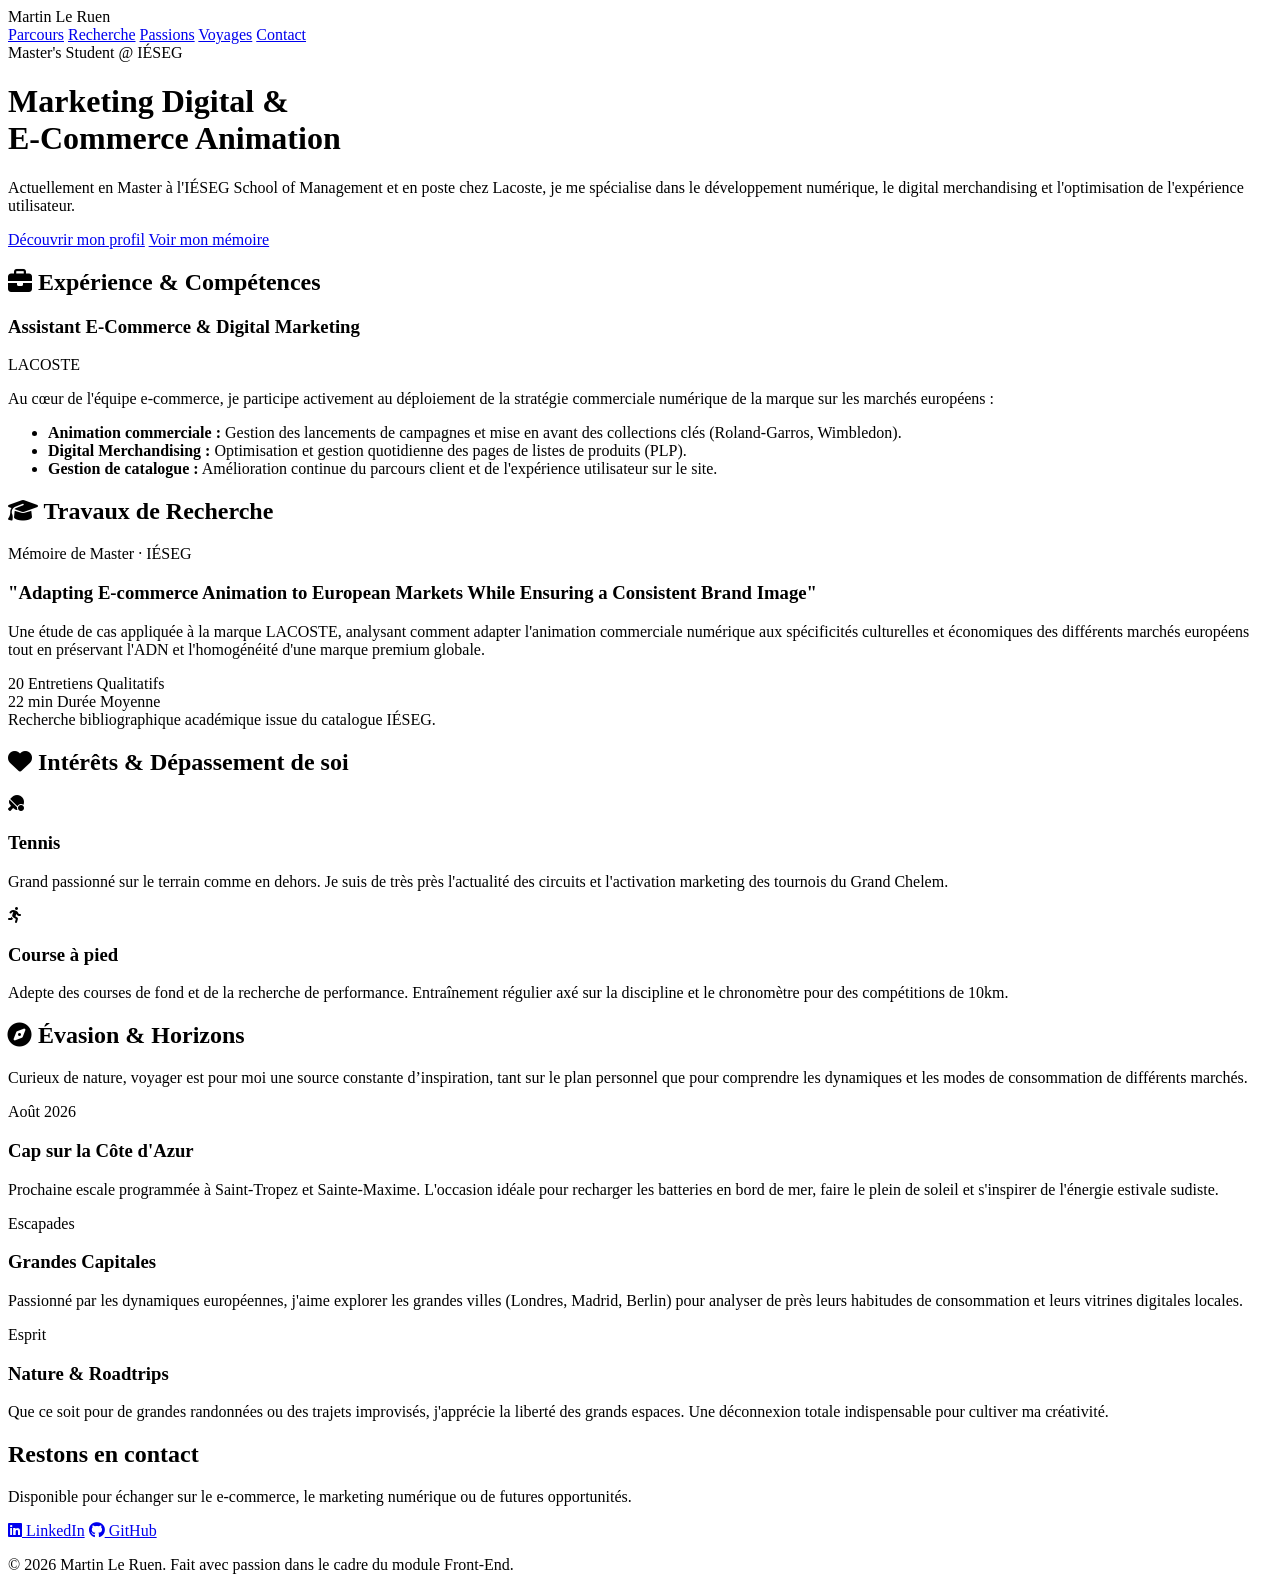
==== index.html @ ff0d0afe "Create index.html" ====
<!DOCTYPE html>
<html lang="fr">
<head>
  <meta charset="UTF-8">
  <title>Martin Le Ruen - Portfolio Professionnel</title>
  <meta name="description" content="Étudiant en Master à l'IÉSEG et Assistant E-Commerce chez Lacoste. Découvrez mon parcours, mes recherches et mes passions.">
  <meta name="viewport" content="width=device-width, initial-scale=1.0">
  <link rel="stylesheet" href="https://cdnjs.cloudflare.com/ajax/libs/font-awesome/6.4.0/css/all.min.css">
  <link rel="stylesheet" href="style.css">
</head>
<body>

  <!-- Navigation -->
  <nav class="navbar">
    <div class="navbar-container">
      <span class="nav-brand">Martin Le Ruen</span>
      <div class="nav-links">
        <a href="#parcours">Parcours</a>
        <a href="#recherche">Recherche</a>
        <a href="#passions">Passions</a>
        <a href="#voyages">Voyages</a>
        <a href="#contact" class="btn-nav">Contact</a>
      </div>
    </div>
  </nav>

  <!-- En-tête / Hero Section -->
  <header class="hero">
    <div class="hero-container">
      <div class="hero-badge">Master's Student @ IÉSEG</div>
      <h1>Marketing Digital & <br><span class="text-blue">E-Commerce Animation</span></h1>
      <p class="hero-subtitle">
        Actuellement en Master à l'IÉSEG School of Management et en poste chez Lacoste, je me spécialise dans le développement numérique, le digital merchandising et l'optimisation de l'expérience utilisateur.
      </p>
      <div class="hero-buttons">
        <a href="#parcours" class="btn-blue">Découvrir mon profil</a>
        <a href="#recherche" class="btn-outline">Voir mon mémoire</a>
      </div>
    </div>
  </header>

  <!-- Contenu Principal -->
  <div class="main-container">

    <!-- Section 1 : Parcours Professionnel -->
    <section id="parcours" class="section-block">
      <h2 class="section-title"><i class="fas fa-briefcase"></i> Expérience & Compétences</h2>
      <div class="card-large">
        <div class="card-header-job">
          <h3>Assistant E-Commerce & Digital Marketing</h3>
          <span class="company-tag">LACOSTE</span>
        </div>
        <p class="job-description">
          Au cœur de l'équipe e-commerce, je participe activement au déploiement de la stratégie commerciale numérique de la marque sur les marchés européens :
        </p>
        <ul class="job-bullets">
          <li><strong>Animation commerciale :</strong> Gestion des lancements de campagnes et mise en avant des collections clés (Roland-Garros, Wimbledon).</li>
          <li><strong>Digital Merchandising :</strong> Optimisation et gestion quotidienne des pages de listes de produits (PLP).</li>
          <li><strong>Gestion de catalogue :</strong> Amélioration continue du parcours client et de l'expérience utilisateur sur le site.</li>
        </ul>
      </div>
    </section>

    <!-- Section 2 : Recherche & Mémoire de Maîtrise -->
    <section id="recherche" class="section-block bg-accent">
      <h2 class="section-title"><i class="fas fa-graduation-cap"></i> Travaux de Recherche</h2>
      <div class="card-large">
        <span class="thesis-badge">Mémoire de Master · IÉSEG</span>
        <h3>"Adapting E-commerce Animation to European Markets While Ensuring a Consistent Brand Image"</h3>
        <p class="thesis-summary">
          Une étude de cas appliquée à la marque LACOSTE, analysant comment adapter l'animation commerciale numérique aux spécificités culturelles et économiques des différents marchés européens tout en préservant l'ADN et l'homogénéité d'une marque premium globale.
        </p>
        <div class="thesis-stats">
          <div class="stat-item">
            <span class="stat-number">20</span>
            <span class="stat-label">Entretiens Qualitatifs</span>
          </div>
          <div class="stat-item">
            <span class="stat-number">22 min</span>
            <span class="stat-label">Durée Moyenne</span>
          </div>
          <div class="stat-item">
            <span class="stat-label-full">Recherche bibliographique académique issue du catalogue IÉSEG.</span>
          </div>
        </div>
      </div>
    </section>

    <!-- Section 3 : Passions & Intérêts -->
    <section id="passions" class="section-block">
      <h2 class="section-title"><i class="fas fa-heart"></i> Intérêts & Dépassement de soi</h2>
      <div class="grid-2">
        <div class="card-small">
          <div class="icon-box"><i class="fas fa-table-tennis"></i></div>
          <h3>Tennis</h3>
          <p>Grand passionné sur le terrain comme en dehors. Je suis de très près l'actualité des circuits et l'activation marketing des tournois du Grand Chelem.</p>
        </div>
        <div class="card-small">
          <div class="icon-box"><i class="fas fa-running"></i></div>
          <h3>Course à pied</h3>
          <p>Adepte des courses de fond et de la recherche de performance. Entraînement régulier axé sur la discipline et le chronomètre pour des compétitions de 10km.</p>
        </div>
      </div>
    </section>

    <!-- Section 4 : Voyages & Découvertes -->
    <section id="voyages" class="section-block bg-light-section">
      <h2 class="section-title"><i class="fas fa-compass"></i> Évasion & Horizons</h2>
      <p class="section-intro">
        Curieux de nature, voyager est pour moi une source constante d’inspiration, tant sur le plan personnel que pour comprendre les dynamiques et les modes de consommation de différents marchés.
      </p>
      <div class="grid-3">
        <div class="card-travel">
          <span class="travel-date">Août 2026</span>
          <h3>Cap sur la Côte d'Azur</h3>
          <p>Prochaine escale programmée à Saint-Tropez et Sainte-Maxime. L'occasion idéale pour recharger les batteries en bord de mer, faire le plein de soleil et s'inspirer de l'énergie estivale sudiste.</p>
        </div>
        <div class="card-travel">
          <span class="travel-date">Escapades</span>
          <h3>Grandes Capitales</h3>
          <p>Passionné par les dynamiques européennes, j'aime explorer les grandes villes (Londres, Madrid, Berlin) pour analyser de près leurs habitudes de consommation et leurs vitrines digitales locales.</p>
        </div>
        <div class="card-travel">
          <span class="travel-date">Esprit</span>
          <h3>Nature & Roadtrips</h3>
          <p>Que ce soit pour de grandes randonnées ou des trajets improvisés, j'apprécie la liberté des grands espaces. Une déconnexion totale indispensable pour cultiver ma créativité.</p>
        </div>
      </div>
    </section>

    <!-- Section 5 : Contact & Réseaux -->
    <section id="contact" class="section-block contact-section">
      <div class="card-large text-center">
        <h2>Restons en contact</h2>
        <p>Disponible pour échanger sur le e-commerce, le marketing numérique ou de futures opportunités.</p>
        <div class="social-grid">
          <a href="https://linkedin.com/" target="_blank" class="social-link"><i class="fab fa-linkedin"></i> LinkedIn</a>
          <a href="https://github.com/martinleruen-dot" target="_blank" class="social-link"><i class="fab fa-github"></i> GitHub</a>
        </div>
      </div>
    </section>

  </div>

  <!-- Footer -->
  <footer class="main-footer">
    <p>&copy; 2026 Martin Le Ruen. Fait avec passion dans le cadre du module Front-End.</p>
  </footer>

</body>
</html>
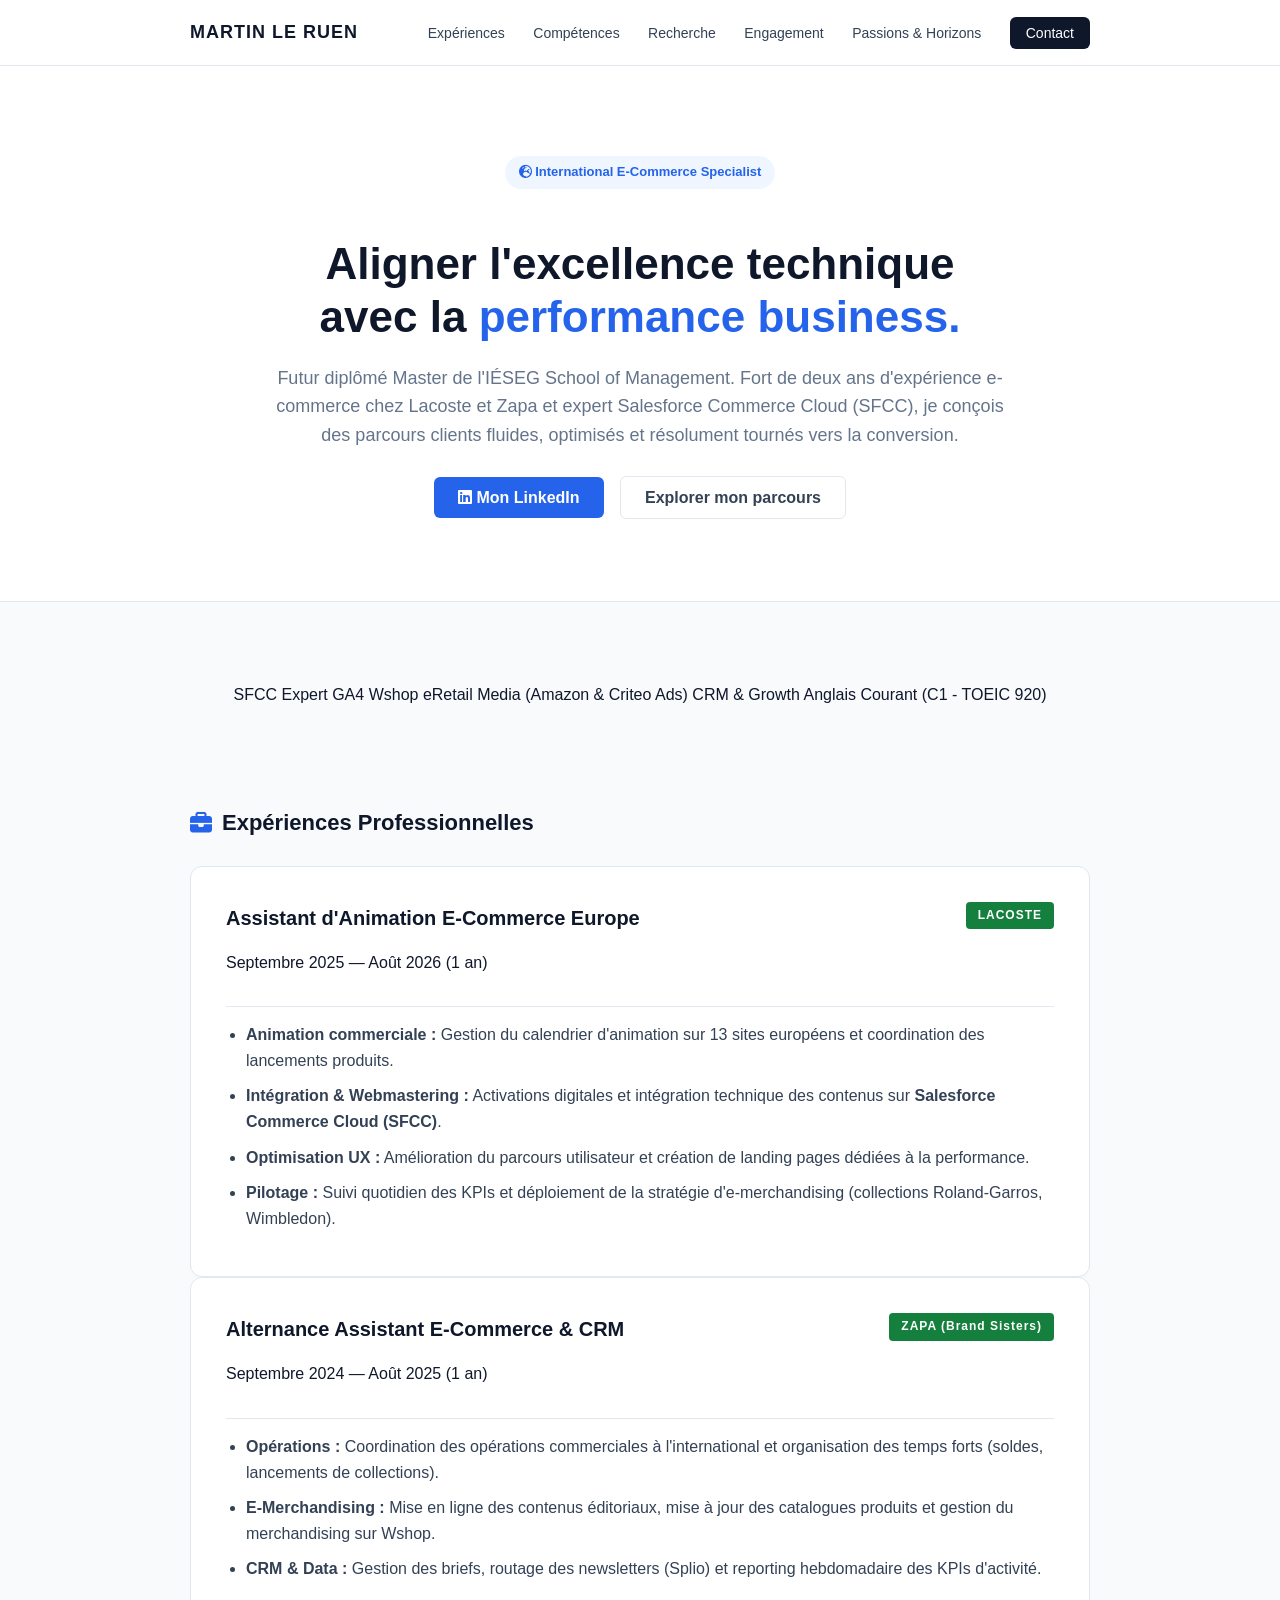
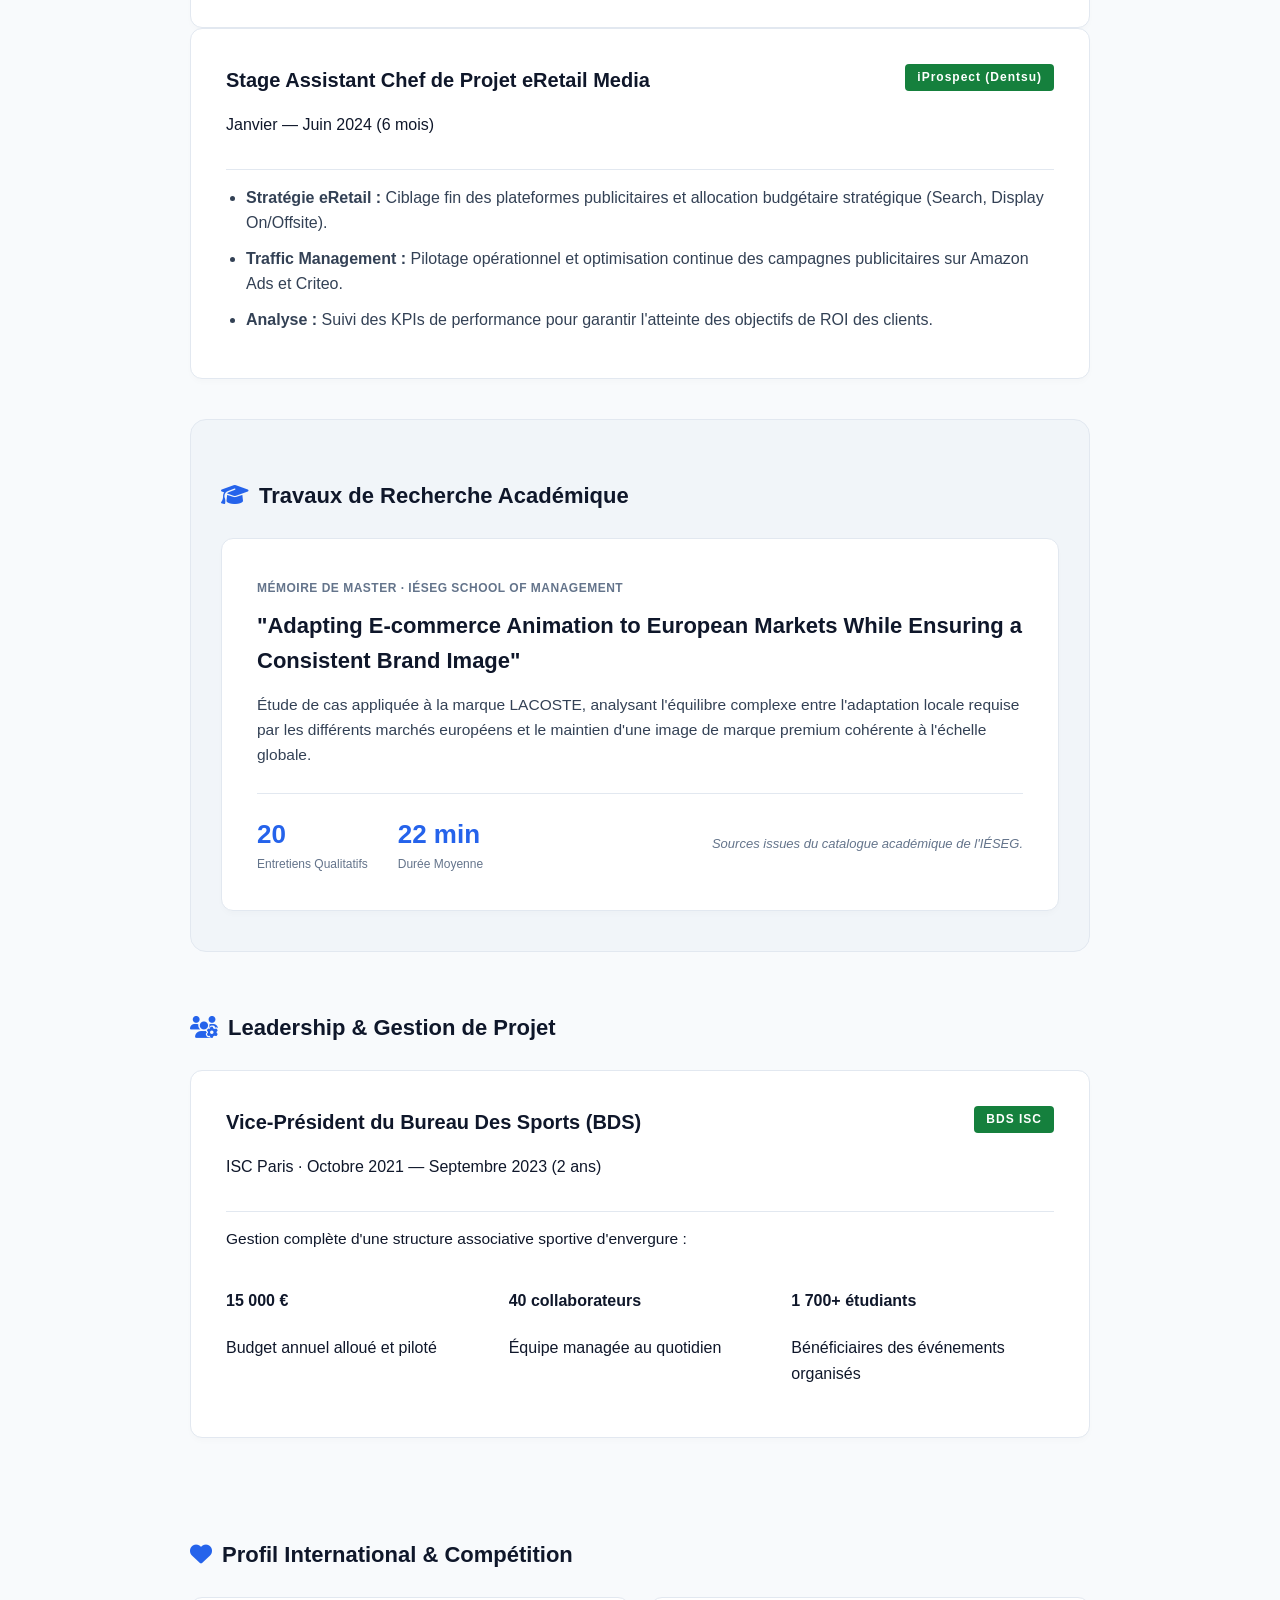
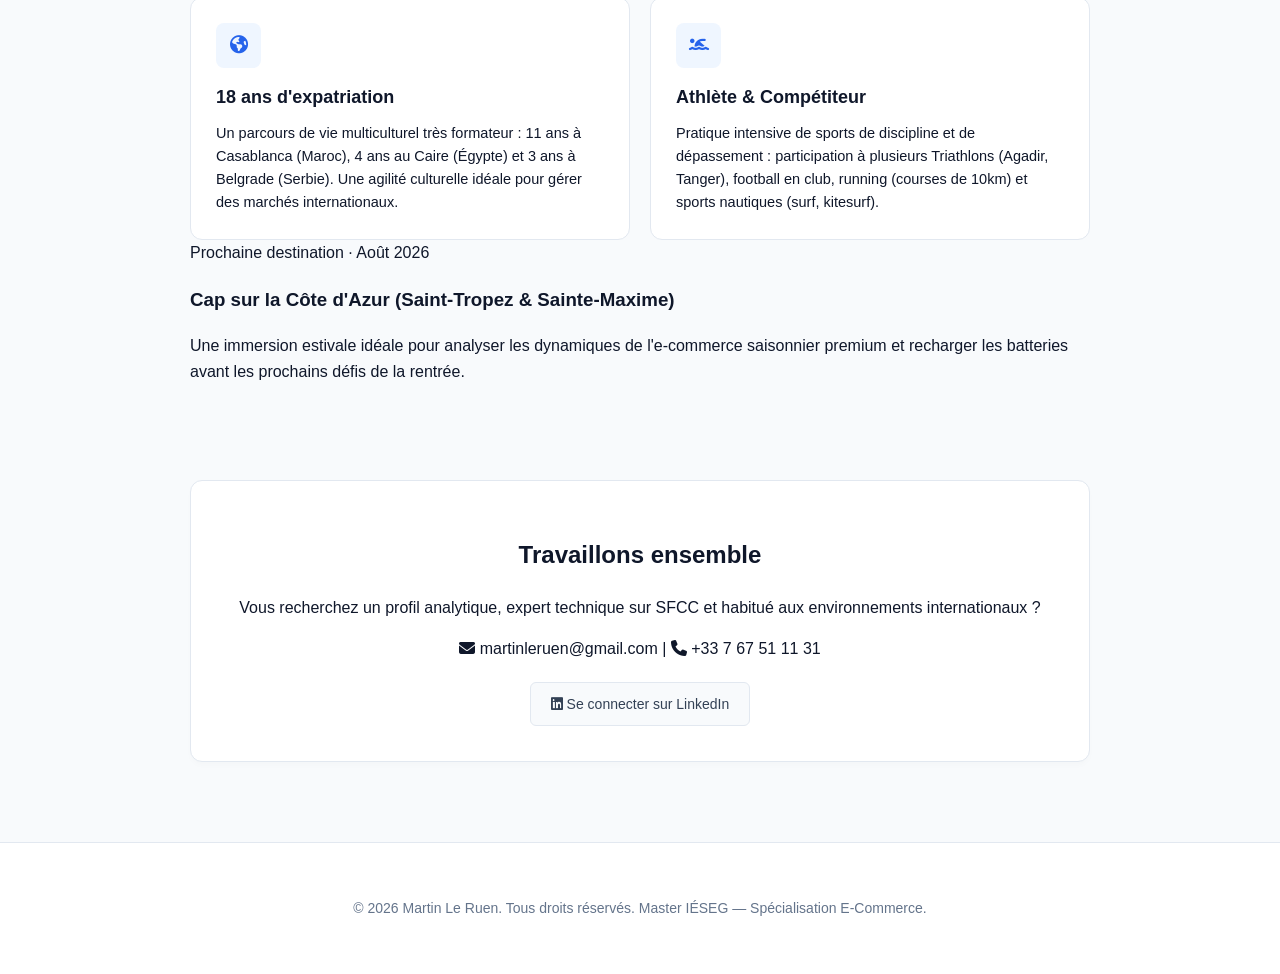
==== commit 0504bf57: "Update index.html" ====
--- a/index.html
+++ b/index.html
@@ -2,8 +2,8 @@
 <html lang="fr">
 <head>
   <meta charset="UTF-8">
-  <title>Martin Le Ruen - Portfolio Professionnel</title>
-  <meta name="description" content="Étudiant en Master à l'IÉSEG et Assistant E-Commerce chez Lacoste. Découvrez mon parcours, mes recherches et mes passions.">
+  <title>Martin Le Ruen - Expert E-Commerce & Marketing Digital</title>
+  <meta name="description" content="Futur diplômé de l'IÉSEG et expert SFCC avec 2 ans d'expérience e-commerce (Lacoste, Zapa).">
   <meta name="viewport" content="width=device-width, initial-scale=1.0">
   <link rel="stylesheet" href="https://cdnjs.cloudflare.com/ajax/libs/font-awesome/6.4.0/css/all.min.css">
   <link rel="stylesheet" href="style.css">
@@ -15,26 +15,27 @@
     <div class="navbar-container">
       <span class="nav-brand">Martin Le Ruen</span>
       <div class="nav-links">
-        <a href="#parcours">Parcours</a>
+        <a href="#parcours">Expériences</a>
+        <a href="#competences">Compétences</a>
         <a href="#recherche">Recherche</a>
-        <a href="#passions">Passions</a>
-        <a href="#voyages">Voyages</a>
+        <a href="#engagement">Engagement</a>
+        <a href="#passions">Passions & Horizons</a>
         <a href="#contact" class="btn-nav">Contact</a>
       </div>
     </div>
   </nav>
 
-  <!-- En-tête / Hero Section -->
+  <!-- Hero Section -->
   <header class="hero">
     <div class="hero-container">
-      <div class="hero-badge">Master's Student @ IÉSEG</div>
-      <h1>Marketing Digital & <br><span class="text-blue">E-Commerce Animation</span></h1>
+      <div class="hero-badge"><i class="fas fa-globe-europe"></i> International E-Commerce Specialist</div>
+      <h1>Aligner l'excellence technique<br>avec la <span class="text-blue">performance business.</span></h1>
       <p class="hero-subtitle">
-        Actuellement en Master à l'IÉSEG School of Management et en poste chez Lacoste, je me spécialise dans le développement numérique, le digital merchandising et l'optimisation de l'expérience utilisateur.
+        Futur diplômé Master de l'IÉSEG School of Management. Fort de deux ans d'expérience e-commerce chez Lacoste et Zapa et expert Salesforce Commerce Cloud (SFCC), je conçois des parcours clients fluides, optimisés et résolument tournés vers la conversion.
       </p>
       <div class="hero-buttons">
-        <a href="#parcours" class="btn-blue">Découvrir mon profil</a>
-        <a href="#recherche" class="btn-outline">Voir mon mémoire</a>
+        <a href="https://www.linkedin.com/in/martin-le-ruen-4b249b179" target="_blank" class="btn-blue"><i class="fab fa-linkedin"></i> Mon LinkedIn</a>
+        <a href="#parcours" class="btn-outline">Explorer mon parcours</a>
       </div>
     </div>
   </header>
@@ -42,33 +43,80 @@
   <!-- Contenu Principal -->
   <div class="main-container">
 
-    <!-- Section 1 : Parcours Professionnel -->
+    <!-- Section Compétences Clés (Pills) -->
+    <section id="competences" class="section-block text-center">
+      <div class="skills-board">
+        <span class="skill-tag active">SFCC Expert</span>
+        <span class="skill-tag">GA4</span>
+        <span class="skill-tag">Wshop</span>
+        <span class="skill-tag">eRetail Media (Amazon & Criteo Ads)</span>
+        <span class="skill-tag">CRM & Growth</span>
+        <span class="skill-tag">Anglais Courant (C1 - TOEIC 920)</span>
+      </div>
+    </section>
+
+    <!-- Section 1 : Parcours Professionnel (Timeline) -->
     <section id="parcours" class="section-block">
-      <h2 class="section-title"><i class="fas fa-briefcase"></i> Expérience & Compétences</h2>
-      <div class="card-large">
-        <div class="card-header-job">
-          <h3>Assistant E-Commerce & Digital Marketing</h3>
-          <span class="company-tag">LACOSTE</span>
-        </div>
-        <p class="job-description">
-          Au cœur de l'équipe e-commerce, je participe activement au déploiement de la stratégie commerciale numérique de la marque sur les marchés européens :
-        </p>
+      <h2 class="section-title"><i class="fas fa-briefcase"></i> Expériences Professionnelles</h2>
+      
+      <!-- Poste 1 : Lacoste -->
+      <div class="card-large timeline-item">
+        <div class="card-header-job">
+          <div>
+            <h3>Assistant d'Animation E-Commerce Europe</h3>
+            <p class="job-meta">Septembre 2025 — Août 2026 (1 an)</p>
+          </div>
+          <span class="company-tag lacoste">LACOSTE</span>
+        </div>
         <ul class="job-bullets">
-          <li><strong>Animation commerciale :</strong> Gestion des lancements de campagnes et mise en avant des collections clés (Roland-Garros, Wimbledon).</li>
-          <li><strong>Digital Merchandising :</strong> Optimisation et gestion quotidienne des pages de listes de produits (PLP).</li>
-          <li><strong>Gestion de catalogue :</strong> Amélioration continue du parcours client et de l'expérience utilisateur sur le site.</li>
+          <li><strong>Animation commerciale :</strong> Gestion du calendrier d'animation sur 13 sites européens et coordination des lancements produits.</li>
+          <li><strong>Intégration & Webmastering :</strong> Activations digitales et intégration technique des contenus sur <strong>Salesforce Commerce Cloud (SFCC)</strong>.</li>
+          <li><strong>Optimisation UX :</strong> Amélioration du parcours utilisateur et création de landing pages dédiées à la performance.</li>
+          <li><strong>Pilotage :</strong> Suivi quotidien des KPIs et déploiement de la stratégie d'e-merchandising (collections Roland-Garros, Wimbledon).</li>
+        </ul>
+      </div>
+
+      <!-- Poste 2 : Zapa -->
+      <div class="card-large timeline-item">
+        <div class="card-header-job">
+          <div>
+            <h3>Alternance Assistant E-Commerce & CRM</h3>
+            <p class="job-meta">Septembre 2024 — Août 2025 (1 an)</p>
+          </div>
+          <span class="company-tag zapa">ZAPA (Brand Sisters)</span>
+        </div>
+        <ul class="job-bullets">
+          <li><strong>Opérations :</strong> Coordination des opérations commerciales à l'international et organisation des temps forts (soldes, lancements de collections).</li>
+          <li><strong>E-Merchandising :</strong> Mise en ligne des contenus éditoriaux, mise à jour des catalogues produits et gestion du merchandising sur Wshop.</li>
+          <li><strong>CRM & Data :</strong> Gestion des briefs, routage des newsletters (Splio) et reporting hebdomadaire des KPIs d'activité.</li>
+        </ul>
+      </div>
+
+      <!-- Poste 3 : iProspect -->
+      <div class="card-large timeline-item">
+        <div class="card-header-job">
+          <div>
+            <h3>Stage Assistant Chef de Projet eRetail Media</h3>
+            <p class="job-meta">Janvier — Juin 2024 (6 mois)</p>
+          </div>
+          <span class="company-tag dentsu">iProspect (Dentsu)</span>
+        </div>
+        <ul class="job-bullets">
+          <li><strong>Stratégie eRetail :</strong> Ciblage fin des plateformes publicitaires et allocation budgétaire stratégique (Search, Display On/Offsite).</li>
+          <li><strong>Traffic Management :</strong> Pilotage opérationnel et optimisation continue des campagnes publicitaires sur Amazon Ads et Criteo.</li>
+          <li><strong>Analyse :</strong> Suivi des KPIs de performance pour garantir l'atteinte des objectifs de ROI des clients.</li>
         </ul>
       </div>
     </section>
 
     <!-- Section 2 : Recherche & Mémoire de Maîtrise -->
     <section id="recherche" class="section-block bg-accent">
-      <h2 class="section-title"><i class="fas fa-graduation-cap"></i> Travaux de Recherche</h2>
+      <h2 class="section-title"><i class="fas fa-graduation-cap"></i> Travaux de Recherche Académique</h2>
       <div class="card-large">
-        <span class="thesis-badge">Mémoire de Master · IÉSEG</span>
+        <span class="thesis-badge">Mémoire de Master · IÉSEG School of Management</span>
         <h3>"Adapting E-commerce Animation to European Markets While Ensuring a Consistent Brand Image"</h3>
         <p class="thesis-summary">
-          Une étude de cas appliquée à la marque LACOSTE, analysant comment adapter l'animation commerciale numérique aux spécificités culturelles et économiques des différents marchés européens tout en préservant l'ADN et l'homogénéité d'une marque premium globale.
+          Étude de cas appliquée à la marque LACOSTE, analysant l'équilibre complexe entre l'adaptation locale requise par les différents marchés européens et le maintien d'une image de marque premium cohérente à l'échelle globale.
         </p>
         <div class="thesis-stats">
           <div class="stat-item">
@@ -80,62 +128,75 @@
             <span class="stat-label">Durée Moyenne</span>
           </div>
           <div class="stat-item">
-            <span class="stat-label-full">Recherche bibliographique académique issue du catalogue IÉSEG.</span>
-          </div>
-        </div>
-      </div>
-    </section>
-
-    <!-- Section 3 : Passions & Intérêts -->
-    <section id="passions" class="section-block">
-      <h2 class="section-title"><i class="fas fa-heart"></i> Intérêts & Dépassement de soi</h2>
+            <span class="stat-label-full">Sources issues du catalogue académique de l'IÉSEG.</span>
+          </div>
+        </div>
+      </div>
+    </section>
+
+    <!-- Section 3 : Leadership & Engagement Associatif -->
+    <section id="engagement" class="section-block">
+      <h2 class="section-title"><i class="fas fa-users-cog"></i> Leadership & Gestion de Projet</h2>
+      <div class="card-large highlight-bds">
+        <div class="card-header-job">
+          <div>
+            <h3>Vice-Président du Bureau Des Sports (BDS)</h3>
+            <p class="job-meta">ISC Paris · Octobre 2021 — Septembre 2023 (2 ans)</p>
+          </div>
+          <span class="company-tag bds">BDS ISC</span>
+        </div>
+        <p class="job-description">
+          Gestion complète d'une structure associative sportive d'envergure :
+        </p>
+        <div class="grid-3 stats-bds">
+          <div class="bds-stat-card">
+            <h4>15 000 €</h4>
+            <p>Budget annuel alloué et piloté</p>
+          </div>
+          <div class="bds-stat-card">
+            <h4>40 collaborateurs</h4>
+            <p>Équipe managée au quotidien</p>
+          </div>
+          <div class="bds-stat-card">
+            <h4>1 700+ étudiants</h4>
+            <p>Bénéficiaires des événements organisés</p>
+          </div>
+        </div>
+      </div>
+    </section>
+
+    <!-- Section 4 : Passions & Parcours International -->
+    <section id="passions" class="section-block bg-white-rounded">
+      <h2 class="section-title"><i class="fas fa-heart"></i> Profil International & Compétition</h2>
       <div class="grid-2">
         <div class="card-small">
-          <div class="icon-box"><i class="fas fa-table-tennis"></i></div>
-          <h3>Tennis</h3>
-          <p>Grand passionné sur le terrain comme en dehors. Je suis de très près l'actualité des circuits et l'activation marketing des tournois du Grand Chelem.</p>
+          <div class="icon-box"><i class="fas fa-globe-americas"></i></div>
+          <h3>18 ans d'expatriation</h3>
+          <p>Un parcours de vie multiculturel très formateur : 11 ans à Casablanca (Maroc), 4 ans au Caire (Égypte) et 3 ans à Belgrade (Serbie). Une agilité culturelle idéale pour gérer des marchés internationaux.</p>
         </div>
         <div class="card-small">
-          <div class="icon-box"><i class="fas fa-running"></i></div>
-          <h3>Course à pied</h3>
-          <p>Adepte des courses de fond et de la recherche de performance. Entraînement régulier axé sur la discipline et le chronomètre pour des compétitions de 10km.</p>
-        </div>
-      </div>
-    </section>
-
-    <!-- Section 4 : Voyages & Découvertes -->
-    <section id="voyages" class="section-block bg-light-section">
-      <h2 class="section-title"><i class="fas fa-compass"></i> Évasion & Horizons</h2>
-      <p class="section-intro">
-        Curieux de nature, voyager est pour moi une source constante d’inspiration, tant sur le plan personnel que pour comprendre les dynamiques et les modes de consommation de différents marchés.
-      </p>
-      <div class="grid-3">
-        <div class="card-travel">
-          <span class="travel-date">Août 2026</span>
-          <h3>Cap sur la Côte d'Azur</h3>
-          <p>Prochaine escale programmée à Saint-Tropez et Sainte-Maxime. L'occasion idéale pour recharger les batteries en bord de mer, faire le plein de soleil et s'inspirer de l'énergie estivale sudiste.</p>
-        </div>
-        <div class="card-travel">
-          <span class="travel-date">Escapades</span>
-          <h3>Grandes Capitales</h3>
-          <p>Passionné par les dynamiques européennes, j'aime explorer les grandes villes (Londres, Madrid, Berlin) pour analyser de près leurs habitudes de consommation et leurs vitrines digitales locales.</p>
-        </div>
-        <div class="card-travel">
-          <span class="travel-date">Esprit</span>
-          <h3>Nature & Roadtrips</h3>
-          <p>Que ce soit pour de grandes randonnées ou des trajets improvisés, j'apprécie la liberté des grands espaces. Une déconnexion totale indispensable pour cultiver ma créativité.</p>
-        </div>
-      </div>
-    </section>
-
-    <!-- Section 5 : Contact & Réseaux -->
-    <section id="contact" class="section-block contact-section">
-      <div class="card-large text-center">
-        <h2>Restons en contact</h2>
-        <p>Disponible pour échanger sur le e-commerce, le marketing numérique ou de futures opportunités.</p>
+          <div class="icon-box"><i class="fas fa-swimmer"></i></div>
+          <h3>Athlète & Compétiteur</h3>
+          <p>Pratique intensive de sports de discipline et de dépassement : participation à plusieurs Triathlons (Agadir, Tanger), football en club, running (courses de 10km) et sports nautiques (surf, kitesurf).</p>
+        </div>
+      </div>
+
+      <!-- Bloc Voyages -->
+      <div class="card-travel-banner">
+        <div class="travel-badge">Prochaine destination · Août 2026</div>
+        <h3>Cap sur la Côte d'Azur (Saint-Tropez & Sainte-Maxime)</h3>
+        <p>Une immersion estivale idéale pour analyser les dynamiques de l'e-commerce saisonnier premium et recharger les batteries avant les prochains défis de la rentrée.</p>
+      </div>
+    </section>
+
+    <!-- Section 5 : Contact -->
+    <section id="contact" class="section-block text-center">
+      <div class="card-large contact-card">
+        <h2>Travaillons ensemble</h2>
+        <p>Vous recherchez un profil analytique, expert technique sur SFCC et habitué aux environnements internationaux ?</p>
+        <p class="contact-info"><i class="fas fa-envelope"></i> martinleruen@gmail.com | <i class="fas fa-phone"></i> +33 7 67 51 11 31</p>
         <div class="social-grid">
-          <a href="https://linkedin.com/" target="_blank" class="social-link"><i class="fab fa-linkedin"></i> LinkedIn</a>
-          <a href="https://github.com/martinleruen-dot" target="_blank" class="social-link"><i class="fab fa-github"></i> GitHub</a>
+          <a href="https://www.linkedin.com/in/martin-le-ruen-4b249b179" target="_blank" class="social-link"><i class="fab fa-linkedin"></i> Se connecter sur LinkedIn</a>
         </div>
       </div>
     </section>
@@ -144,7 +205,7 @@
 
   <!-- Footer -->
   <footer class="main-footer">
-    <p>&copy; 2026 Martin Le Ruen. Fait avec passion dans le cadre du module Front-End.</p>
+    <p>&copy; 2026 Martin Le Ruen. Tous droits réservés. Master IÉSEG — Spécialisation E-Commerce.</p>
   </footer>
 
 </body>
--- a/style.css
+++ b/style.css
@@ -0,0 +1,430 @@
+/* Variables Globales */
+:root {
+  --navy: #0F172A;
+  --tech-blue: #2563EB;
+  --tech-hover: #1D4ED8;
+  --text-dark: #334155;
+  --text-light: #64748B;
+  --bg-slate: #F8FAFC;
+  --border-color: #E2E8F0;
+  --font-stack: 'Helvetica Neue', Helvetica, Arial, sans-serif;
+}
+
+/* Styles de Base */
+body {
+  background-color: var(--bg-slate);
+  color: var(--navy);
+  font-family: var(--font-stack);
+  font-size: 16px;
+  line-height: 1.6;
+  margin: 0;
+  padding: 0;
+}
+
+a {
+  text-decoration: none;
+}
+
+/* Navigation */
+.navbar {
+  background-color: #FFFFFF;
+  border-bottom: 1px solid var(--border-color);
+  padding: 18px 0;
+  position: sticky;
+  top: 0;
+  z-index: 100;
+}
+
+.navbar-container {
+  max-width: 900px;
+  margin: 0 auto;
+  padding: 0 20px;
+  display: flex;
+  justify-content: space-between;
+  align-items: center;
+}
+
+.nav-brand {
+  font-weight: 700;
+  font-size: 18px;
+  color: var(--navy);
+  text-transform: uppercase;
+  letter-spacing: 1px;
+}
+
+.nav-links a {
+  color: var(--text-dark);
+  margin-left: 24px;
+  font-weight: 500;
+  font-size: 14px;
+  transition: color 0.2s ease;
+}
+
+.nav-links a:hover {
+  color: var(--tech-blue);
+}
+
+.nav-links .btn-nav {
+  background-color: var(--navy);
+  color: #FFFFFF;
+  padding: 8px 16px;
+  border-radius: 6px;
+}
+
+.nav-links .btn-nav:hover {
+  background-color: var(--tech-blue);
+}
+
+/* Hero Section */
+.hero {
+  background-color: #FFFFFF;
+  padding: 90px 20px;
+  text-align: center;
+  border-bottom: 1px solid var(--border-color);
+}
+
+.hero-container {
+  max-width: 750px;
+  margin: 0 auto;
+}
+
+.hero-badge {
+  display: inline-block;
+  background-color: #EFF6FF;
+  color: var(--tech-blue);
+  padding: 6px 14px;
+  border-radius: 50px;
+  font-size: 13px;
+  font-weight: 600;
+  margin-bottom: 20px;
+}
+
+.hero h1 {
+  font-size: 44px;
+  color: var(--navy);
+  line-height: 1.2;
+  margin-bottom: 20px;
+}
+
+.text-blue {
+  color: var(--tech-blue);
+}
+
+.hero-subtitle {
+  font-size: 18px;
+  color: var(--text-light);
+  margin-bottom: 35px;
+}
+
+/* Boutons */
+.btn-blue {
+  background-color: var(--tech-blue);
+  color: #FFFFFF;
+  padding: 12px 24px;
+  border-radius: 6px;
+  font-weight: 600;
+  transition: background-color 0.2s ease;
+}
+
+.btn-blue:hover {
+  background-color: var(--tech-hover);
+}
+
+.btn-outline {
+  border: 1px solid var(--border-color);
+  color: var(--text-dark);
+  padding: 12px 24px;
+  border-radius: 6px;
+  font-weight: 600;
+  margin-left: 12px;
+  transition: background-color 0.2s ease;
+}
+
+.btn-outline:hover {
+  background-color: var(--bg-slate);
+}
+
+/* Layout Containers */
+.main-container {
+  max-width: 900px;
+  margin: 0 auto;
+  padding: 40px 20px;
+}
+
+.section-block {
+  padding: 40px 0;
+}
+
+.section-title {
+  font-size: 22px;
+  color: var(--navy);
+  margin-bottom: 25px;
+  display: flex;
+  align-items: center;
+  gap: 10px;
+}
+
+.section-title i {
+  color: var(--tech-blue);
+}
+
+.section-intro {
+  font-size: 16px;
+  color: var(--text-dark);
+  margin-bottom: 25px;
+}
+
+/* Grilles et colonnes */
+.grid-2 {
+  display: grid;
+  grid-template-columns: 1fr 1fr;
+  gap: 20px;
+}
+
+.grid-3 {
+  display: grid;
+  grid-template-columns: repeat(3, 1fr);
+  gap: 20px;
+}
+
+@media (max-width: 768px) {
+  .grid-3 {
+    grid-template-columns: 1fr;
+  }
+}
+
+@media (max-width: 640px) {
+  .grid-2 {
+    grid-template-columns: 1fr;
+  }
+  .thesis-stats {
+    grid-template-columns: 1fr;
+    gap: 15px;
+  }
+  .stat-label-full {
+    text-align: left;
+  }
+}
+
+/* Cartes Premium */
+.card-large {
+  background-color: #FFFFFF;
+  border: 1px solid var(--border-color);
+  border-radius: 12px;
+  padding: 35px;
+  box-shadow: 0 4px 6px -1px rgba(0, 0, 0, 0.02);
+}
+
+.card-header-job {
+  display: flex;
+  justify-content: space-between;
+  align-items: flex-start;
+  margin-bottom: 15px;
+  border-bottom: 1px solid var(--border-color);
+  padding-bottom: 15px;
+}
+
+.card-header-job h3 {
+  margin: 0;
+  font-size: 20px;
+}
+
+.company-tag {
+  background-color: #15803D;
+  color: #FFFFFF;
+  padding: 4px 12px;
+  border-radius: 4px;
+  font-size: 12px;
+  font-weight: 700;
+  letter-spacing: 1px;
+}
+
+.job-description {
+  font-size: 15.5px;
+  margin-bottom: 15px;
+}
+
+.job-bullets {
+  padding-left: 20px;
+  margin: 0;
+}
+
+.job-bullets li {
+  margin-bottom: 10px;
+  color: var(--text-dark);
+}
+
+/* Section Mémoire Spécifique */
+.bg-accent {
+  background-color: #F1F5F9;
+  padding: 40px 30px;
+  border-radius: 16px;
+  border: 1px solid var(--border-color);
+}
+
+.thesis-badge {
+  font-size: 12px;
+  text-transform: uppercase;
+  color: var(--text-light);
+  font-weight: 600;
+  letter-spacing: 0.5px;
+}
+
+.bg-accent h3 {
+  font-size: 22px;
+  margin: 8px 0 15px 0;
+  color: var(--navy);
+}
+
+.thesis-summary {
+  color: var(--text-dark);
+  font-size: 15.5px;
+  margin-bottom: 25px;
+}
+
+.thesis-stats {
+  display: grid;
+  grid-template-columns: auto auto 1fr;
+  gap: 30px;
+  align-items: center;
+  border-top: 1px solid var(--border-color);
+  padding-top: 20px;
+}
+
+.stat-item {
+  display: flex;
+  flex-direction: column;
+}
+
+.stat-number {
+  font-size: 26px;
+  font-weight: 800;
+  color: var(--tech-blue);
+}
+
+.stat-label {
+  font-size: 12px;
+  color: var(--text-light);
+  font-weight: 500;
+}
+
+.stat-num-label, .stat-label-full {
+  font-size: 13px;
+  color: var(--text-light);
+  font-style: italic;
+  text-align: right;
+}
+
+/* Cartes Passions & Intérêts */
+.card-small {
+  background-color: #FFFFFF;
+  border: 1px solid var(--border-color);
+  border-radius: 12px;
+  padding: 25px;
+  text-align: left;
+}
+
+.icon-box {
+  width: 45px;
+  height: 45px;
+  background-color: #EFF6FF;
+  color: var(--tech-blue);
+  border-radius: 8px;
+  display: flex;
+  align-items: center;
+  justify-content: center;
+  font-size: 18px;
+  margin-bottom: 15px;
+}
+
+.card-small h3 {
+  margin: 0 0 10px 0;
+  font-size: 18px;
+}
+
+.card-small p {
+  margin: 0;
+  font-size: 14.5px;
+}
+
+/* Cartes Spécifiques Voyages */
+.bg-light-section {
+  background-color: #FFFFFF;
+  border: 1px solid var(--border-color);
+  border-radius: 16px;
+  padding: 35px;
+}
+
+.card-travel {
+  background-color: var(--bg-slate);
+  border: 1px solid var(--border-color);
+  border-radius: 8px;
+  padding: 20px;
+  transition: all 0.3s ease;
+}
+
+.card-travel:hover {
+  transform: translateY(-2px);
+  box-shadow: 0 10px 15px -3px rgba(0, 0, 0, 0.04);
+  border-color: #CBD5E1;
+}
+
+.travel-date {
+  font-size: 11px;
+  text-transform: uppercase;
+  background-color: #FFFFFF;
+  border: 1px solid var(--border-color);
+  padding: 3px 8px;
+  border-radius: 4px;
+  font-weight: 600;
+  color: var(--tech-blue);
+}
+
+.card-travel h3 {
+  font-size: 16px;
+  margin: 12px 0 8px 0;
+  color: var(--navy);
+}
+
+.card-travel p {
+  margin: 0;
+  font-size: 13.5px;
+  color: var(--text-dark);
+}
+
+/* Contact & Footer */
+.text-center {
+  text-align: center;
+}
+
+.social-grid {
+  display: flex;
+  justify-content: center;
+  gap: 15px;
+  margin-top: 20px;
+}
+
+.social-link {
+  background-color: var(--bg-slate);
+  color: var(--text-dark);
+  padding: 10px 20px;
+  border-radius: 6px;
+  font-weight: 500;
+  font-size: 14px;
+  border: 1px solid var(--border-color);
+  transition: all 0.2s ease;
+}
+
+.social-link:hover {
+  background-color: var(--navy);
+  color: #FFFFFF;
+}
+
+.main-footer {
+  text-align: center;
+  padding: 40px 20px;
+  border-top: 1px solid var(--border-color);
+  background-color: #FFFFFF;
+  font-size: 14px;
+  color: var(--text-light);
+}
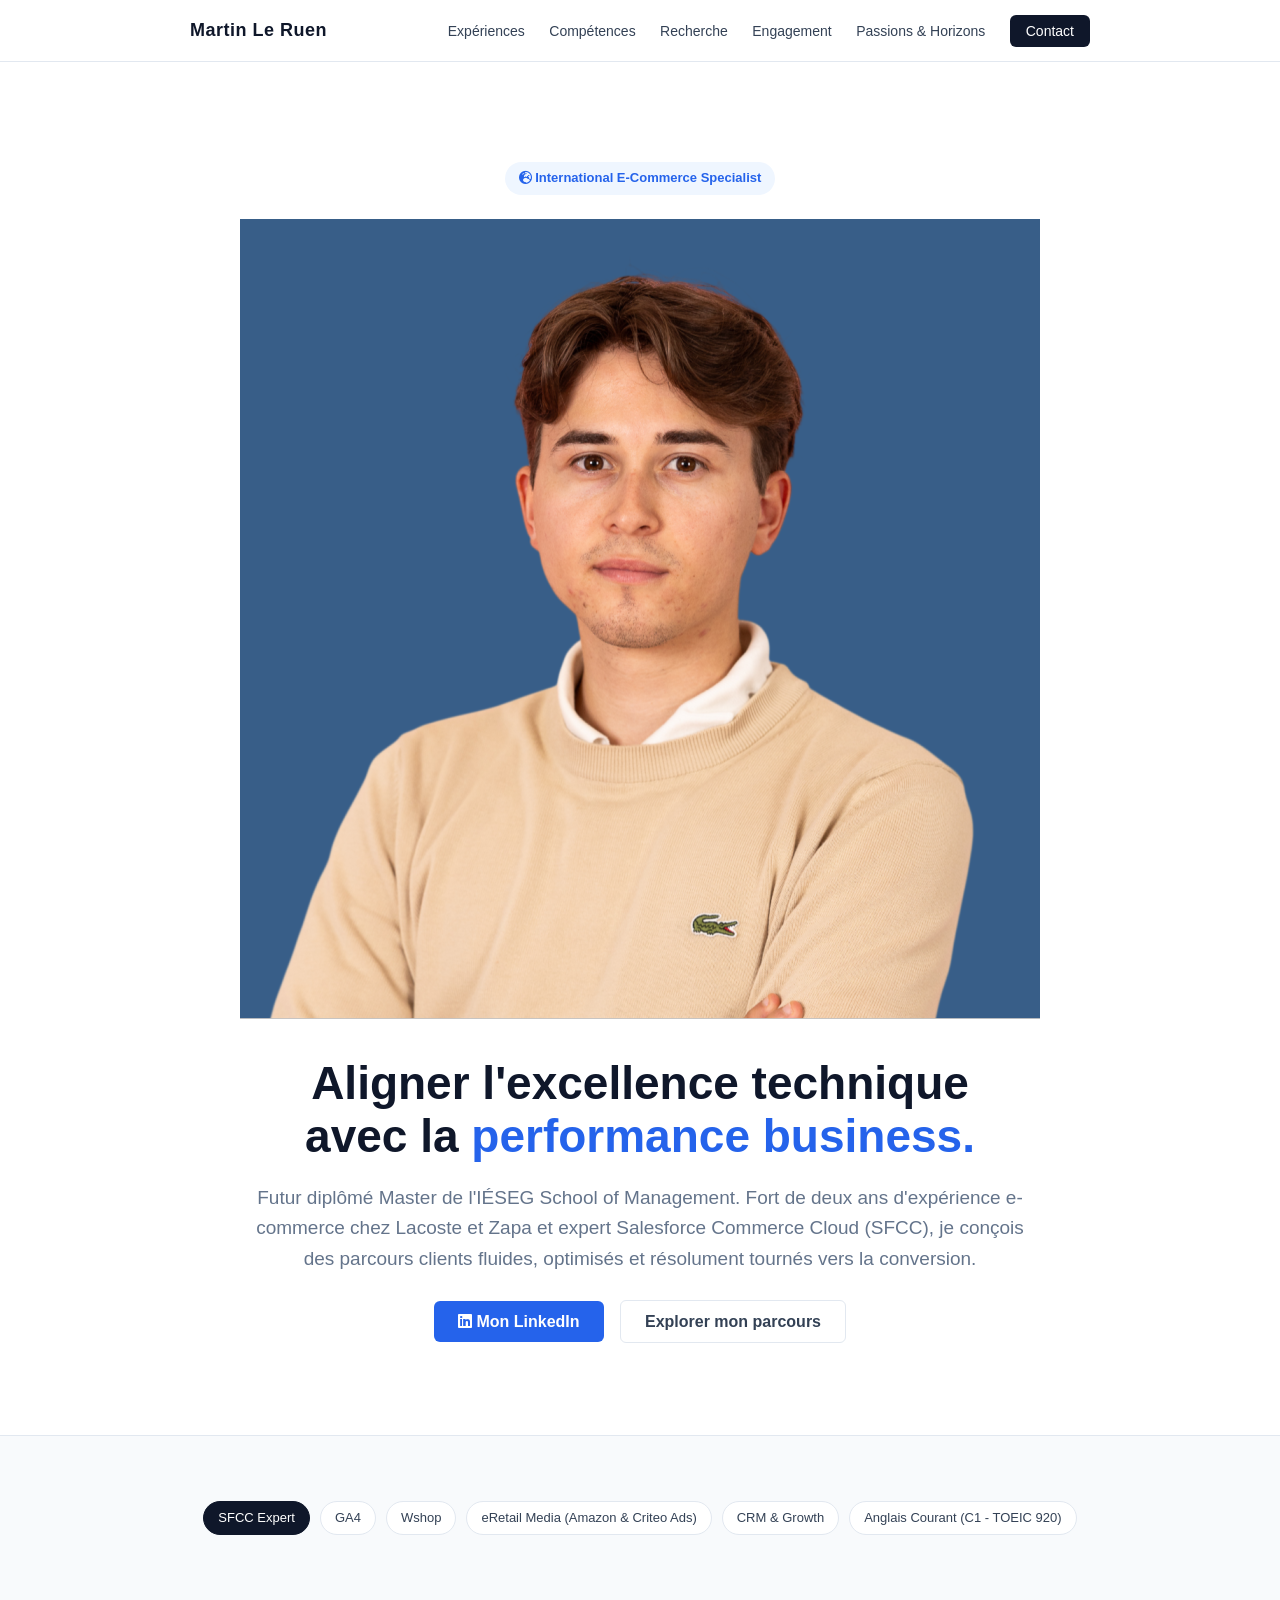
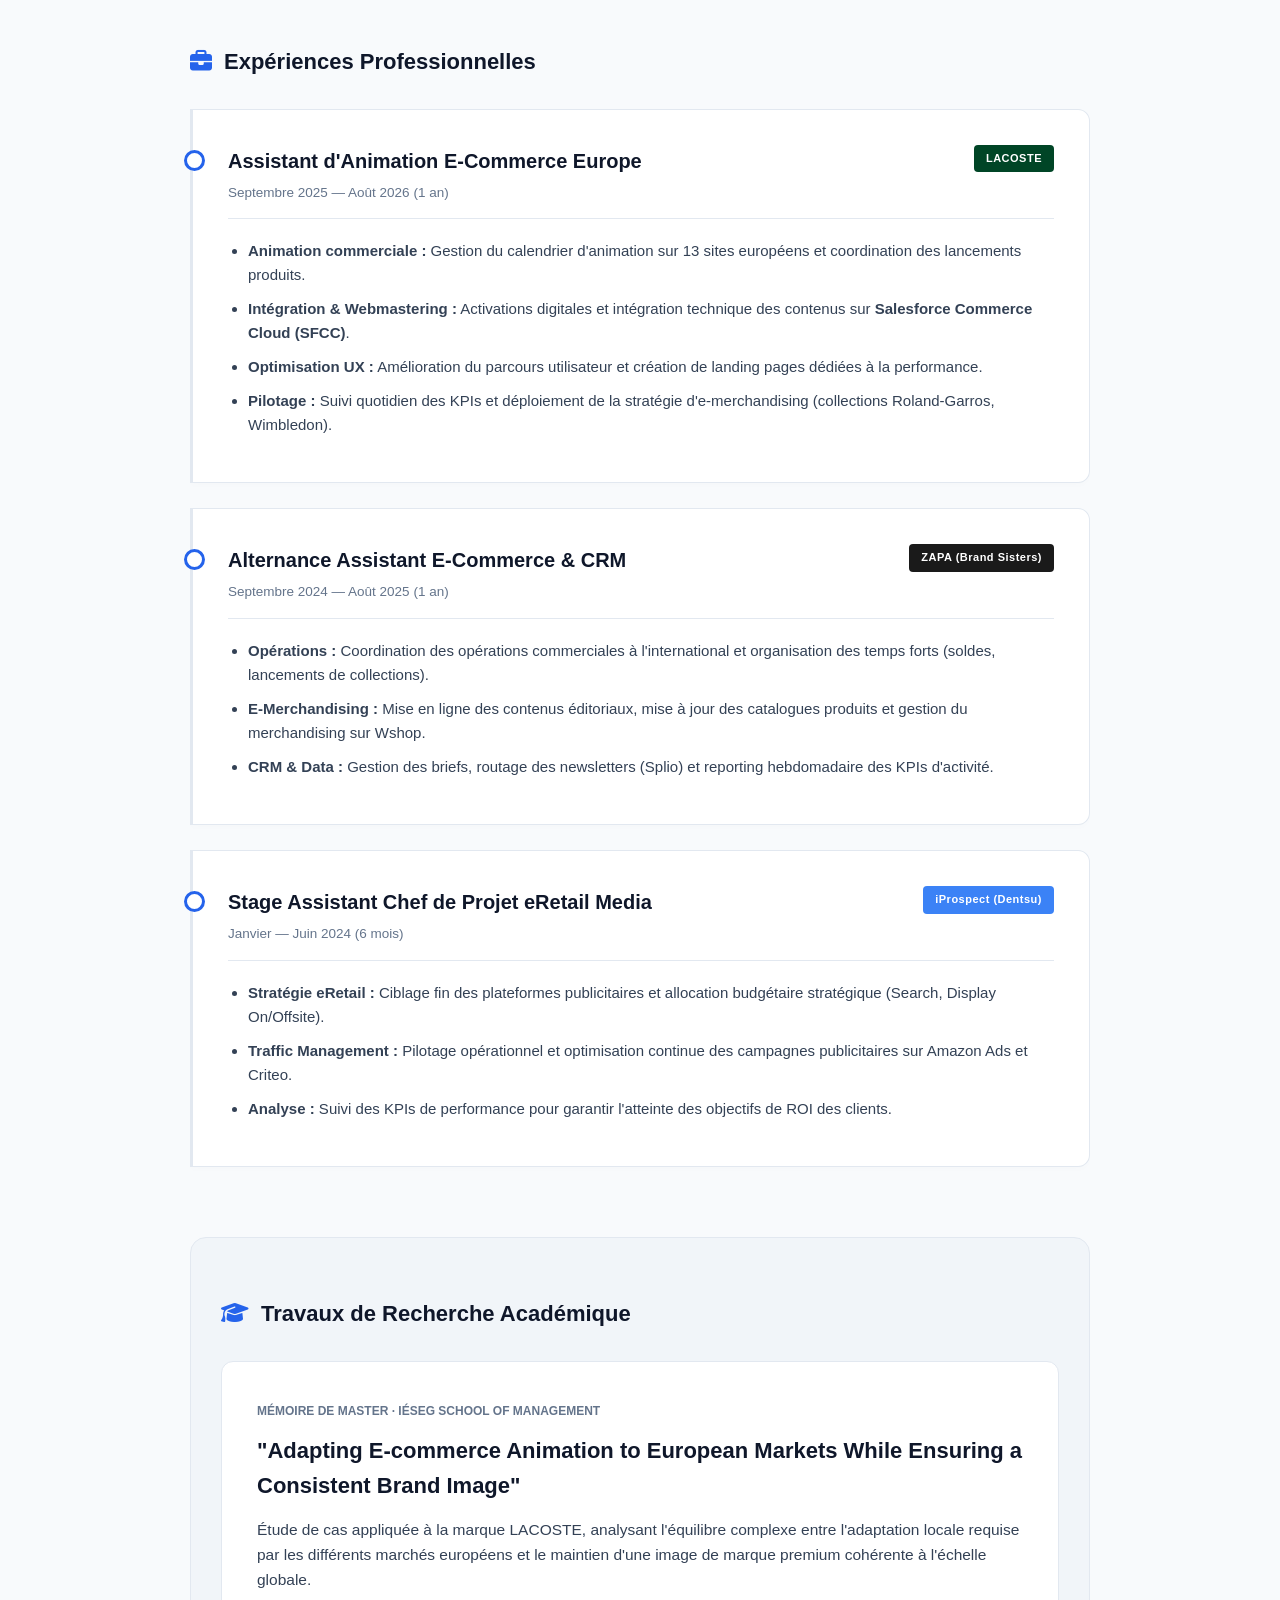
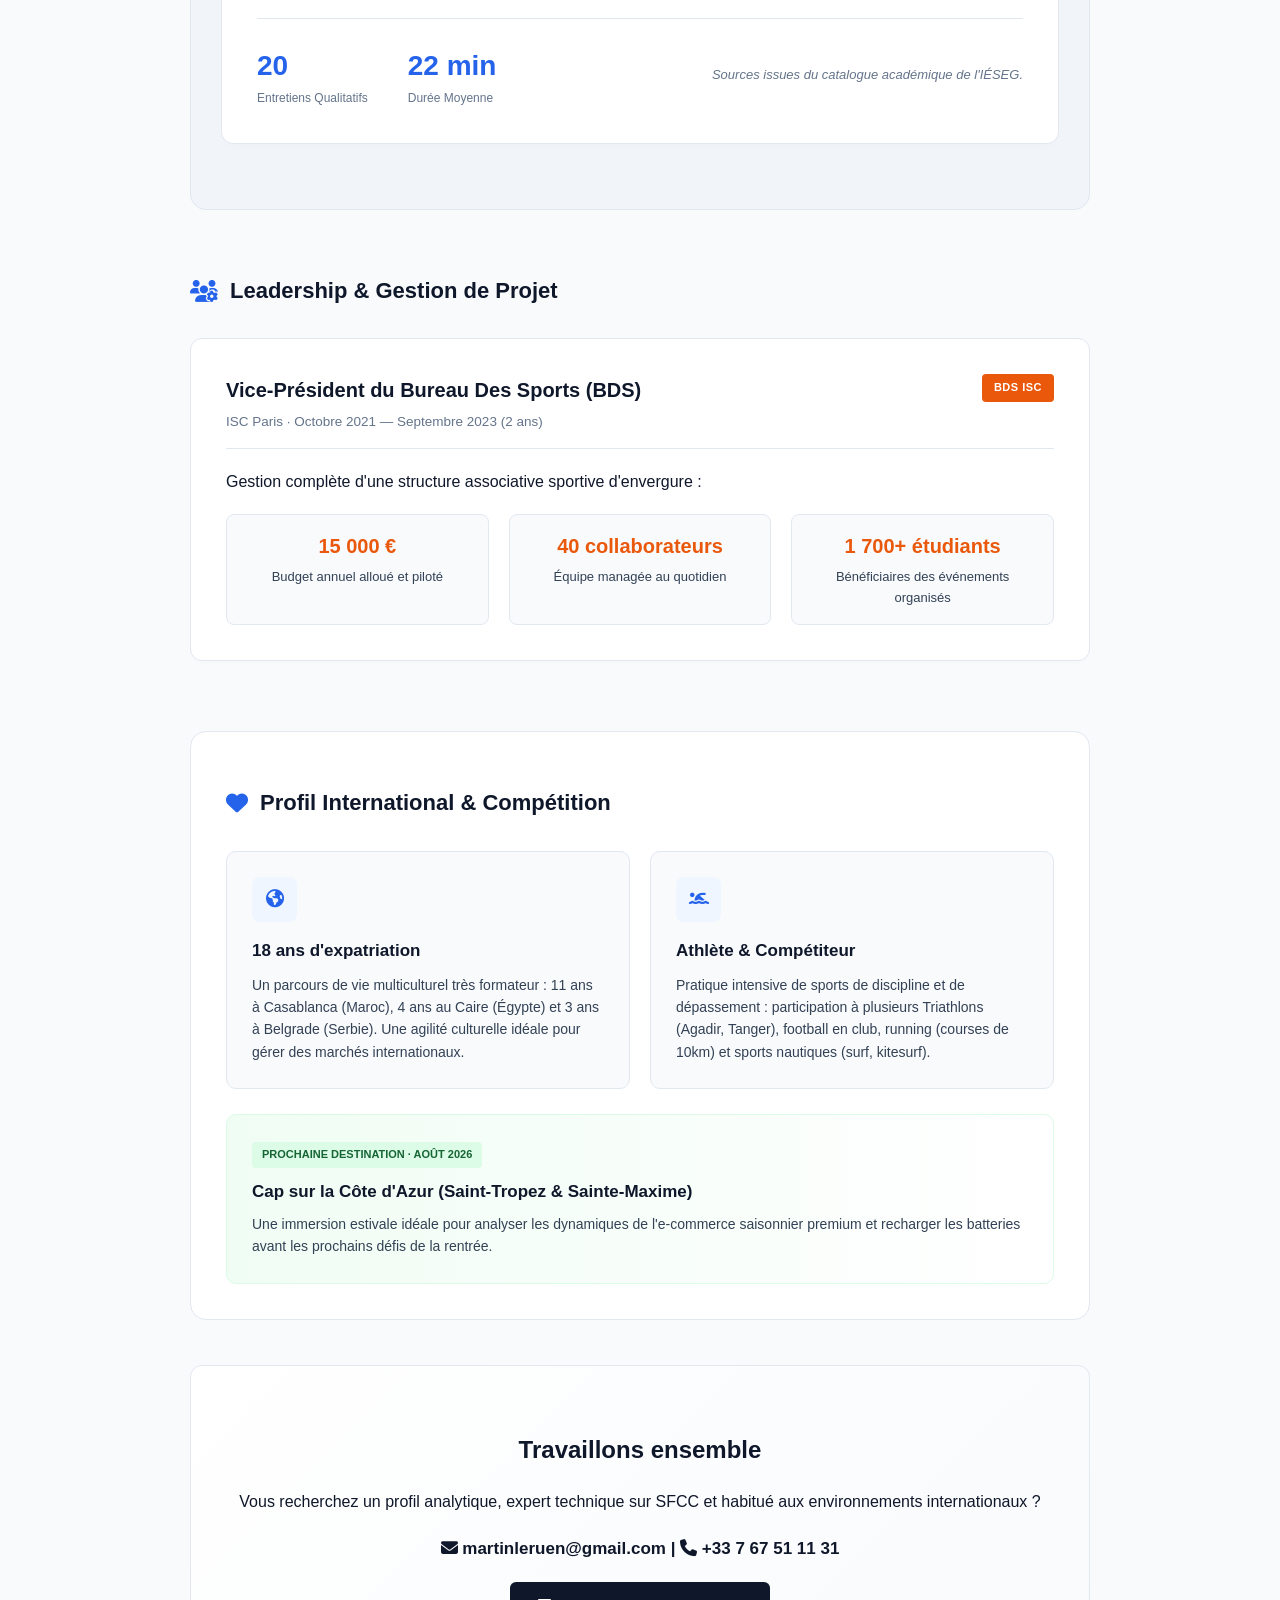
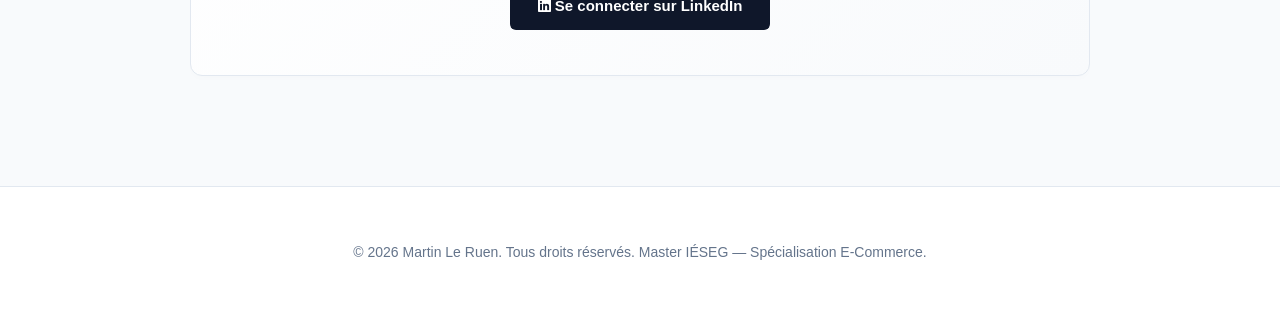
==== commit 74483cf4: "Update index.html" ====
--- a/index.html
+++ b/index.html
@@ -29,6 +29,8 @@
   <header class="hero">
     <div class="hero-container">
       <div class="hero-badge"><i class="fas fa-globe-europe"></i> International E-Commerce Specialist</div>
+      <!-- TA PHOTO ICI -->
+    <img src="photo.jpg" alt="Martin Le Ruen" class="hero-avatar">
       <h1>Aligner l'excellence technique<br>avec la <span class="text-blue">performance business.</span></h1>
       <p class="hero-subtitle">
         Futur diplômé Master de l'IÉSEG School of Management. Fort de deux ans d'expérience e-commerce chez Lacoste et Zapa et expert Salesforce Commerce Cloud (SFCC), je conçois des parcours clients fluides, optimisés et résolument tournés vers la conversion.
--- a/style.css
+++ b/style.css
@@ -1,4 +1,4 @@
-/* Variables Globales */
+/* Variables Globales Premium */
 :root {
   --navy: #0F172A;
   --tech-blue: #2563EB;
@@ -10,7 +10,7 @@
   --font-stack: 'Helvetica Neue', Helvetica, Arial, sans-serif;
 }
 
-/* Styles de Base */
+/* Base */
 body {
   background-color: var(--bg-slate);
   color: var(--navy);
@@ -25,11 +25,11 @@
   text-decoration: none;
 }
 
-/* Navigation */
+/* Navigation Navbar */
 .navbar {
   background-color: #FFFFFF;
   border-bottom: 1px solid var(--border-color);
-  padding: 18px 0;
+  padding: 16px 0;
   position: sticky;
   top: 0;
   z-index: 100;
@@ -45,16 +45,15 @@
 }
 
 .nav-brand {
-  font-weight: 700;
+  font-weight: 800;
   font-size: 18px;
   color: var(--navy);
-  text-transform: uppercase;
-  letter-spacing: 1px;
+  letter-spacing: 0.5px;
 }
 
 .nav-links a {
   color: var(--text-dark);
-  margin-left: 24px;
+  margin-left: 20px;
   font-weight: 500;
   font-size: 14px;
   transition: color 0.2s ease;
@@ -78,13 +77,13 @@
 /* Hero Section */
 .hero {
   background-color: #FFFFFF;
-  padding: 90px 20px;
+  padding: 100px 20px;
   text-align: center;
   border-bottom: 1px solid var(--border-color);
 }
 
 .hero-container {
-  max-width: 750px;
+  max-width: 800px;
   margin: 0 auto;
 }
 
@@ -96,14 +95,15 @@
   border-radius: 50px;
   font-size: 13px;
   font-weight: 600;
+  margin-bottom: 24px;
+}
+
+.hero h1 {
+  font-size: 46px;
+  color: var(--navy);
+  line-height: 1.15;
   margin-bottom: 20px;
-}
-
-.hero h1 {
-  font-size: 44px;
-  color: var(--navy);
-  line-height: 1.2;
-  margin-bottom: 20px;
+  font-weight: 800;
 }
 
 .text-blue {
@@ -111,7 +111,7 @@
 }
 
 .hero-subtitle {
-  font-size: 18px;
+  font-size: 19px;
   color: var(--text-light);
   margin-bottom: 35px;
 }
@@ -144,7 +144,32 @@
   background-color: var(--bg-slate);
 }
 
-/* Layout Containers */
+/* Compétences Board */
+.skills-board {
+  display: flex;
+  flex-wrap: wrap;
+  justify-content: center;
+  gap: 10px;
+  margin-top: -20px;
+}
+
+.skill-tag {
+  background-color: #FFFFFF;
+  border: 1px solid var(--border-color);
+  padding: 6px 14px;
+  border-radius: 50px;
+  font-size: 13px;
+  font-weight: 500;
+  color: var(--text-dark);
+}
+
+.skill-tag.active {
+  background-color: var(--navy);
+  color: #FFFFFF;
+  border-color: var(--navy);
+}
+
+/* Conteneurs Layout */
 .main-container {
   max-width: 900px;
   margin: 0 auto;
@@ -152,97 +177,86 @@
 }
 
 .section-block {
-  padding: 40px 0;
+  padding: 45px 0;
 }
 
 .section-title {
   font-size: 22px;
   color: var(--navy);
-  margin-bottom: 25px;
+  margin-bottom: 30px;
   display: flex;
   align-items: center;
-  gap: 10px;
+  gap: 12px;
 }
 
 .section-title i {
   color: var(--tech-blue);
 }
 
-.section-intro {
-  font-size: 16px;
-  color: var(--text-dark);
-  margin-bottom: 25px;
-}
-
-/* Grilles et colonnes */
-.grid-2 {
-  display: grid;
-  grid-template-columns: 1fr 1fr;
-  gap: 20px;
-}
-
-.grid-3 {
-  display: grid;
-  grid-template-columns: repeat(3, 1fr);
-  gap: 20px;
-}
-
-@media (max-width: 768px) {
-  .grid-3 {
-    grid-template-columns: 1fr;
-  }
-}
-
-@media (max-width: 640px) {
-  .grid-2 {
-    grid-template-columns: 1fr;
-  }
-  .thesis-stats {
-    grid-template-columns: 1fr;
-    gap: 15px;
-  }
-  .stat-label-full {
-    text-align: left;
-  }
-}
-
-/* Cartes Premium */
+/* Cartes Expériences */
 .card-large {
   background-color: #FFFFFF;
   border: 1px solid var(--border-color);
   border-radius: 12px;
   padding: 35px;
-  box-shadow: 0 4px 6px -1px rgba(0, 0, 0, 0.02);
+  box-shadow: 0 4px 6px -1px rgba(0, 0, 0, 0.01);
+  margin-bottom: 25px;
+}
+
+.timeline-item {
+  position: relative;
+  border-left: 3px solid var(--border-color);
+  border-radius: 0 12px 12px 0;
+  padding-left: 35px;
+}
+
+.timeline-item::before {
+  content: '';
+  position: absolute;
+  left: -9px;
+  top: 40px;
+  width: 15px;
+  height: 15px;
+  background-color: #FFFFFF;
+  border: 3px solid var(--tech-blue);
+  border-radius: 50%;
 }
 
 .card-header-job {
   display: flex;
   justify-content: space-between;
   align-items: flex-start;
-  margin-bottom: 15px;
+  margin-bottom: 20px;
   border-bottom: 1px solid var(--border-color);
   padding-bottom: 15px;
 }
 
 .card-header-job h3 {
+  margin: 0 0 5px 0;
+  font-size: 20px;
+  color: var(--navy);
+}
+
+.job-meta {
   margin: 0;
-  font-size: 20px;
+  font-size: 13.5px;
+  color: var(--text-light);
+  font-weight: 500;
 }
 
 .company-tag {
-  background-color: #15803D;
   color: #FFFFFF;
-  padding: 4px 12px;
+  padding: 5px 12px;
   border-radius: 4px;
-  font-size: 12px;
+  font-size: 11px;
   font-weight: 700;
-  letter-spacing: 1px;
-}
-
-.job-description {
-  font-size: 15.5px;
-  margin-bottom: 15px;
-}
+  letter-spacing: 0.5px;
+}
+
+.company-tag.lacoste { background-color: #004526; }
+.company-tag.zapa { background-color: #1A1A1A; }
+.company-tag.dentsu { background-color: #3B82F6; }
+.company-tag.bds { background-color: #EA580C; }
 
 .job-bullets {
   padding-left: 20px;
@@ -252,9 +266,10 @@
 .job-bullets li {
   margin-bottom: 10px;
   color: var(--text-dark);
-}
-
-/* Section Mémoire Spécifique */
+  font-size: 15px;
+}
+
+/* Section Mémoire Thématique */
 .bg-accent {
   background-color: #F1F5F9;
   padding: 40px 30px;
@@ -267,12 +282,11 @@
   text-transform: uppercase;
   color: var(--text-light);
   font-weight: 600;
-  letter-spacing: 0.5px;
 }
 
 .bg-accent h3 {
   font-size: 22px;
-  margin: 8px 0 15px 0;
+  margin: 10px 0 15px 0;
   color: var(--navy);
 }
 
@@ -285,43 +299,64 @@
 .thesis-stats {
   display: grid;
   grid-template-columns: auto auto 1fr;
-  gap: 30px;
+  gap: 40px;
   align-items: center;
   border-top: 1px solid var(--border-color);
-  padding-top: 20px;
-}
-
-.stat-item {
-  display: flex;
-  flex-direction: column;
-}
-
-.stat-number {
-  font-size: 26px;
-  font-weight: 800;
-  color: var(--tech-blue);
-}
-
-.stat-label {
-  font-size: 12px;
-  color: var(--text-light);
-  font-weight: 500;
-}
-
-.stat-num-label, .stat-label-full {
+  padding-top: 25px;
+}
+
+.stat-item { display: flex; flex-direction: column; }
+.stat-number { font-size: 28px; font-weight: 800; color: var(--tech-blue); }
+.stat-label { font-size: 12px; color: var(--text-light); font-weight: 500; }
+.stat-label-full { font-size: 13px; color: var(--text-light); font-style: italic; text-align: right; }
+
+/* Stats BDS Custom */
+.stats-bds {
+  margin-top: 20px;
+}
+
+.bds-stat-card {
+  background-color: var(--bg-slate);
+  border: 1px solid var(--border-color);
+  padding: 15px;
+  border-radius: 8px;
+  text-align: center;
+}
+
+.bds-stat-card h4 {
+  margin: 0 0 5px 0;
+  font-size: 20px;
+  color: #EA580C;
+  font-weight: 700;
+}
+
+.bds-stat-card p {
+  margin: 0;
   font-size: 13px;
-  color: var(--text-light);
-  font-style: italic;
-  text-align: right;
-}
-
-/* Cartes Passions & Intérêts */
+  color: var(--text-dark);
+}
+
+/* Grilles & Cartes Annexes */
+.grid-2 { display: grid; grid-template-columns: 1fr 1fr; gap: 20px; }
+.grid-3 { display: grid; grid-template-columns: repeat(3, 1fr); gap: 20px; }
+
+@media (max-width: 768px) {
+  .grid-3, .grid-2, .thesis-stats { grid-template-columns: 1fr; gap: 20px; }
+  .stat-label-full { text-align: left; }
+}
+
+.bg-white-rounded {
+  background-color: #FFFFFF;
+  border: 1px solid var(--border-color);
+  padding: 35px;
+  border-radius: 16px;
+}
+
 .card-small {
-  background-color: #FFFFFF;
-  border: 1px solid var(--border-color);
-  border-radius: 12px;
+  background-color: var(--bg-slate);
+  border: 1px solid var(--border-color);
+  border-radius: 10px;
   padding: 25px;
-  text-align: left;
 }
 
 .icon-box {
@@ -337,89 +372,62 @@
   margin-bottom: 15px;
 }
 
-.card-small h3 {
-  margin: 0 0 10px 0;
-  font-size: 18px;
-}
-
-.card-small p {
-  margin: 0;
-  font-size: 14.5px;
-}
-
-/* Cartes Spécifiques Voyages */
-.bg-light-section {
-  background-color: #FFFFFF;
-  border: 1px solid var(--border-color);
-  border-radius: 16px;
-  padding: 35px;
-}
-
-.card-travel {
-  background-color: var(--bg-slate);
-  border: 1px solid var(--border-color);
-  border-radius: 8px;
-  padding: 20px;
-  transition: all 0.3s ease;
-}
-
-.card-travel:hover {
-  transform: translateY(-2px);
-  box-shadow: 0 10px 15px -3px rgba(0, 0, 0, 0.04);
-  border-color: #CBD5E1;
-}
-
-.travel-date {
+.card-small h3 { margin: 0 0 10px 0; font-size: 17px; }
+.card-small p { margin: 0; font-size: 14px; color: var(--text-dark); }
+
+/* Bannière Voyage */
+.card-travel-banner {
+  margin-top: 25px;
+  background: linear-gradient(to right, #F0FDF4, #FFFFFF);
+  border: 1px solid #DCFCE7;
+  padding: 25px;
+  border-radius: 10px;
+}
+
+.travel-badge {
+  display: inline-block;
   font-size: 11px;
   text-transform: uppercase;
-  background-color: #FFFFFF;
-  border: 1px solid var(--border-color);
-  padding: 3px 8px;
+  background-color: #DCFCE7;
+  color: #166534;
+  padding: 4px 10px;
   border-radius: 4px;
   font-weight: 600;
-  color: var(--tech-blue);
-}
-
-.card-travel h3 {
-  font-size: 16px;
-  margin: 12px 0 8px 0;
-  color: var(--navy);
-}
-
-.card-travel p {
-  margin: 0;
-  font-size: 13.5px;
-  color: var(--text-dark);
-}
-
-/* Contact & Footer */
-.text-center {
-  text-align: center;
-}
-
-.social-grid {
-  display: flex;
-  justify-content: center;
-  gap: 15px;
-  margin-top: 20px;
-}
-
+  margin-bottom: 10px;
+}
+
+.card-travel-banner h3 { margin: 0 0 8px 0; font-size: 17px; color: var(--navy); }
+.card-travel-banner p { margin: 0; font-size: 14px; color: var(--text-dark); }
+
+/* Contact Card Section */
+.contact-card {
+  background: linear-gradient(135deg, #FFFFFF 0%, #F8FAFC 100%);
+  padding: 45px;
+}
+
+.contact-info {
+  font-size: 17px;
+  font-weight: 600;
+  color: var(--navy);
+  margin: 20px 0;
+}
+
+.social-grid { display: flex; justify-content: center; margin-top: 20px; }
 .social-link {
-  background-color: var(--bg-slate);
-  color: var(--text-dark);
-  padding: 10px 20px;
-  border-radius: 6px;
-  font-weight: 500;
-  font-size: 14px;
-  border: 1px solid var(--border-color);
-  transition: all 0.2s ease;
-}
-
-.social-link:hover {
   background-color: var(--navy);
   color: #FFFFFF;
-}
-
+  padding: 12px 28px;
+  border-radius: 6px;
+  font-weight: 600;
+  font-size: 15px;
+  transition: background-color 0.2s ease;
+}
+
+.social-link:hover { background-color: var(--tech-blue); }
+
+.text-center { text-align: center; }
+
+/* Main Footer */
 .main-footer {
   text-align: center;
   padding: 40px 20px;
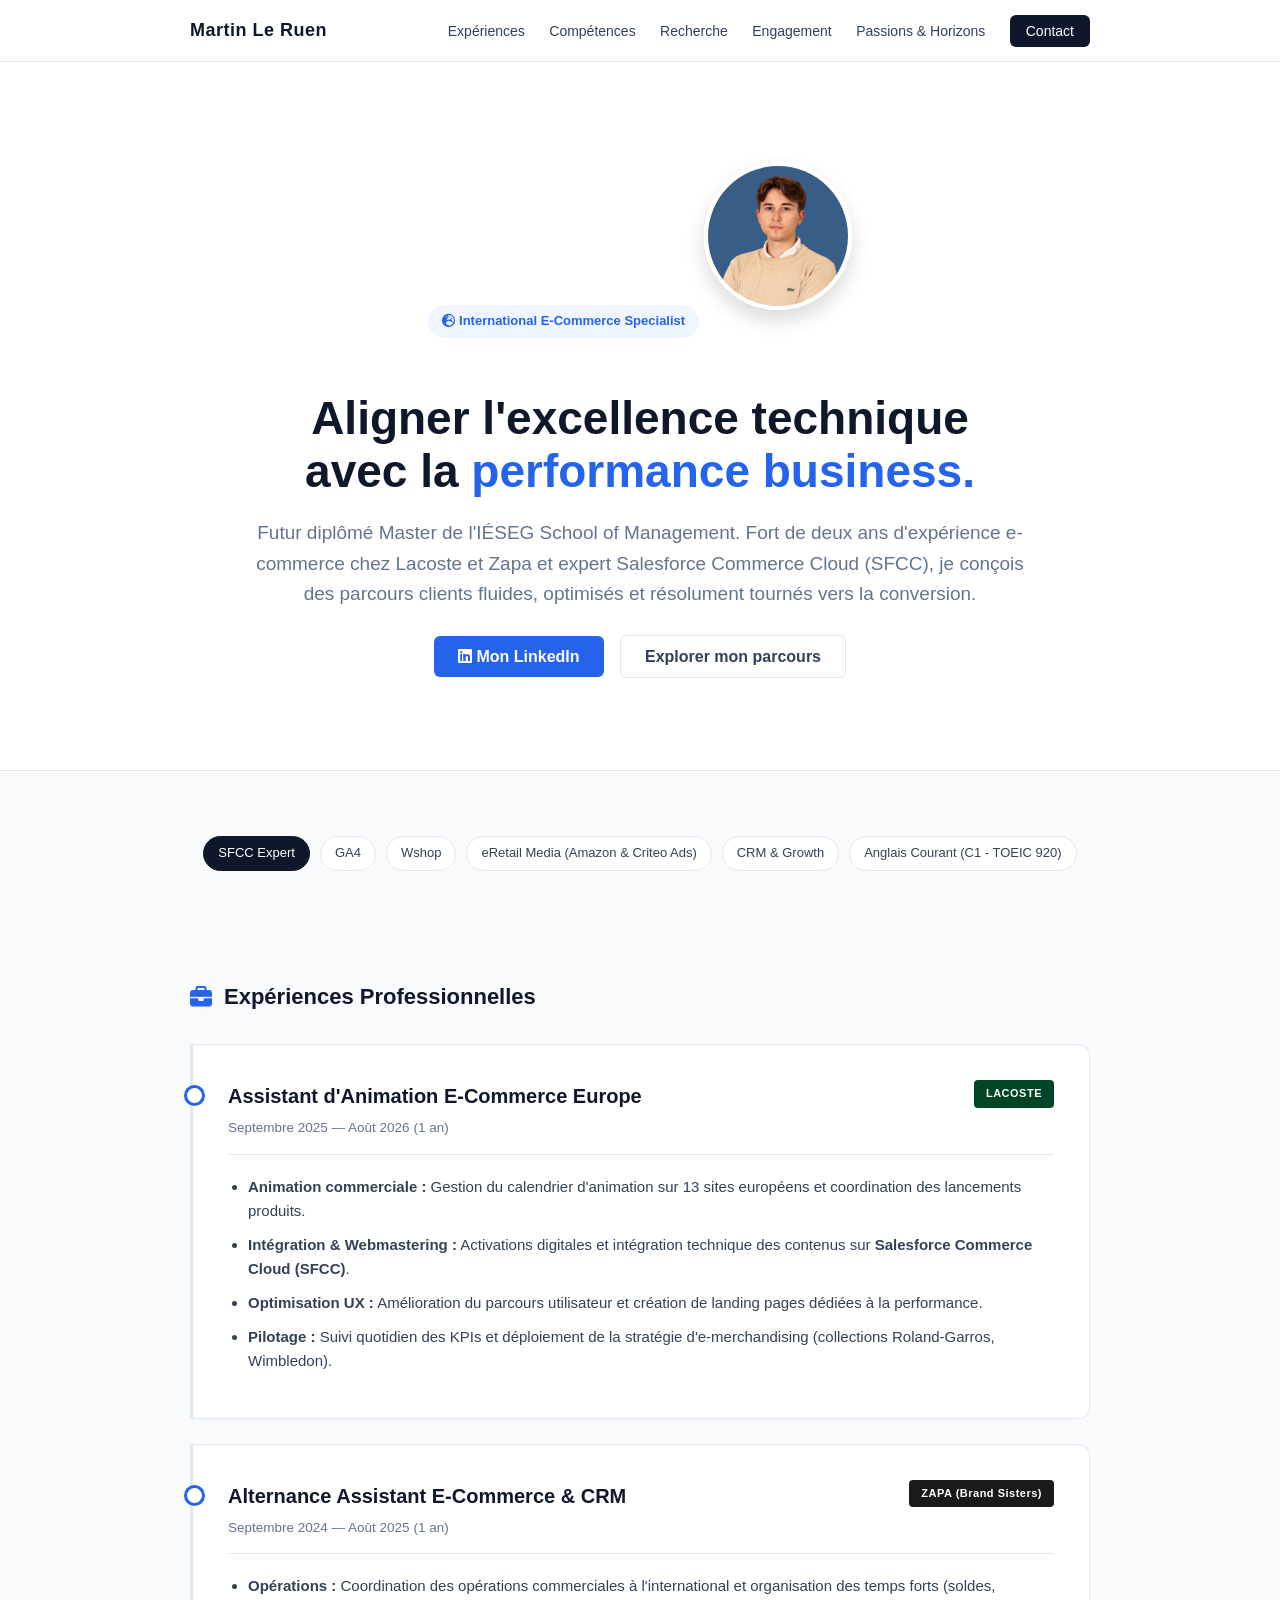
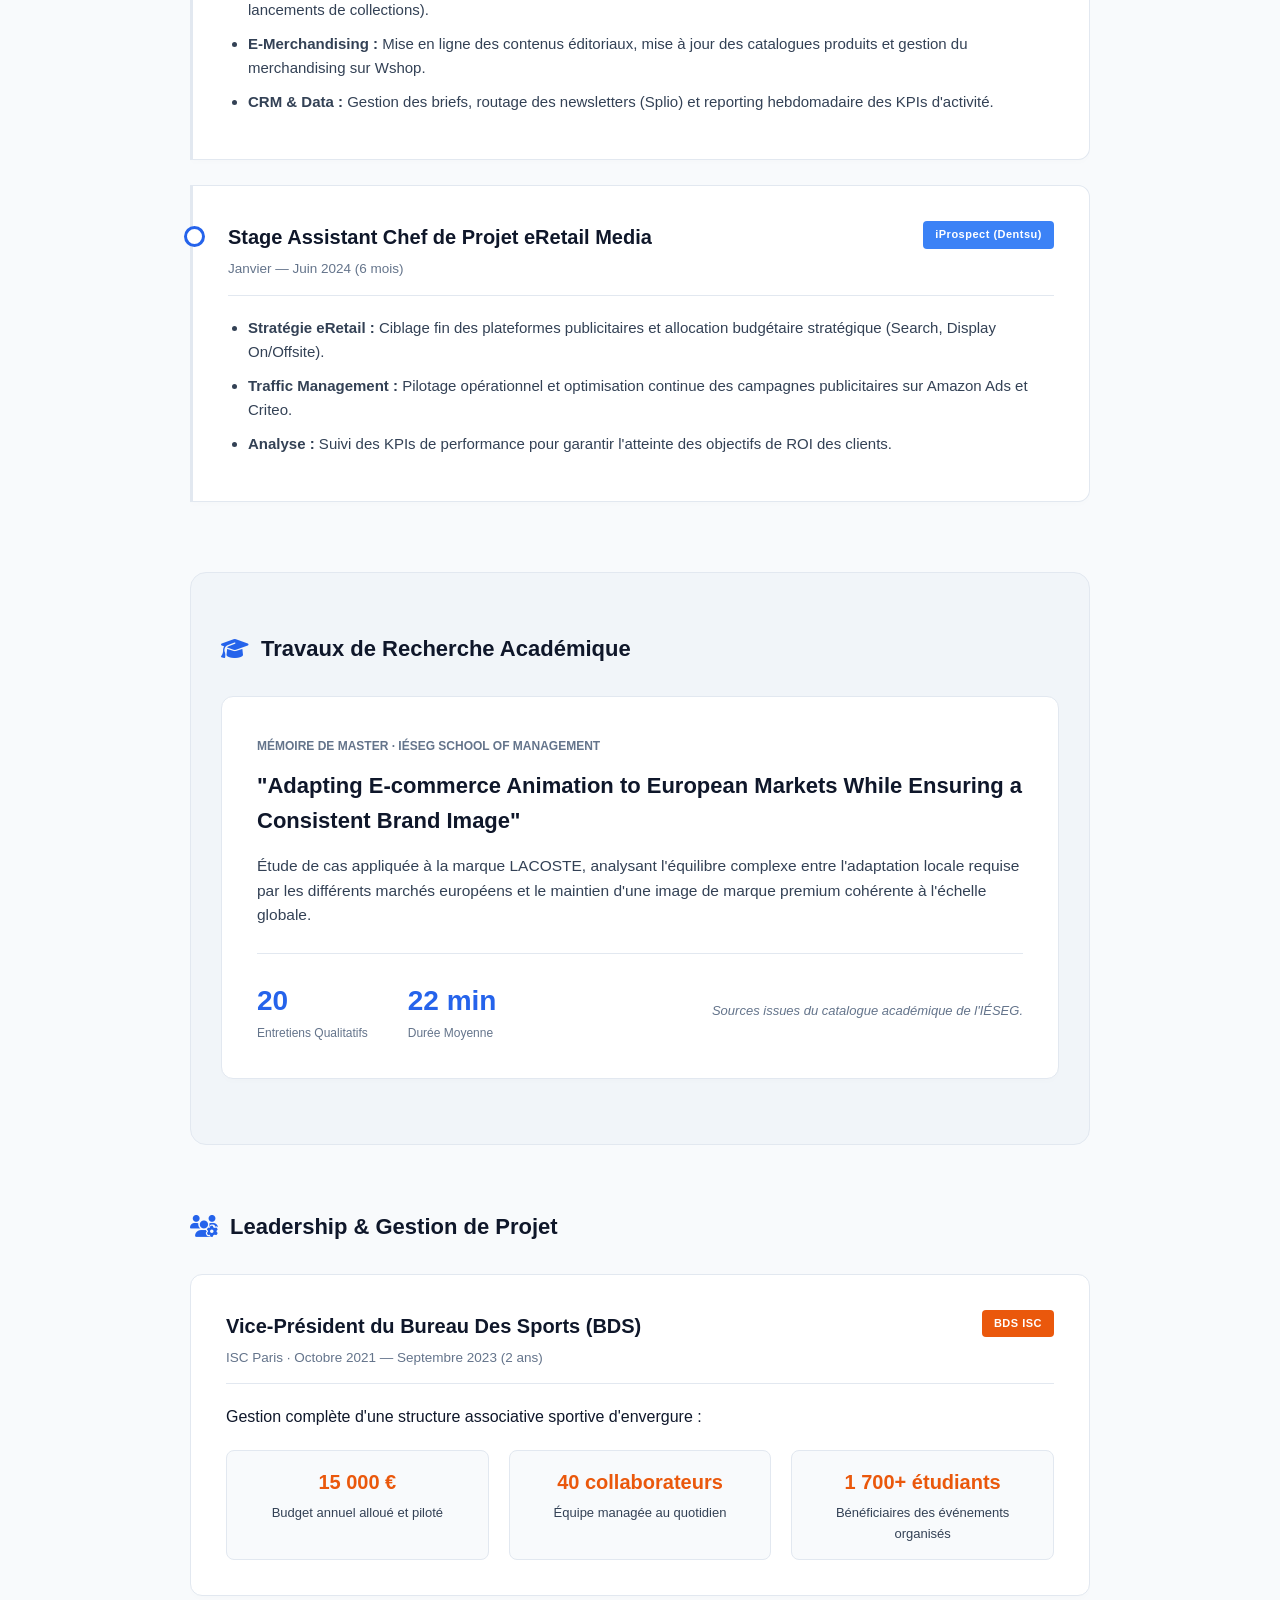
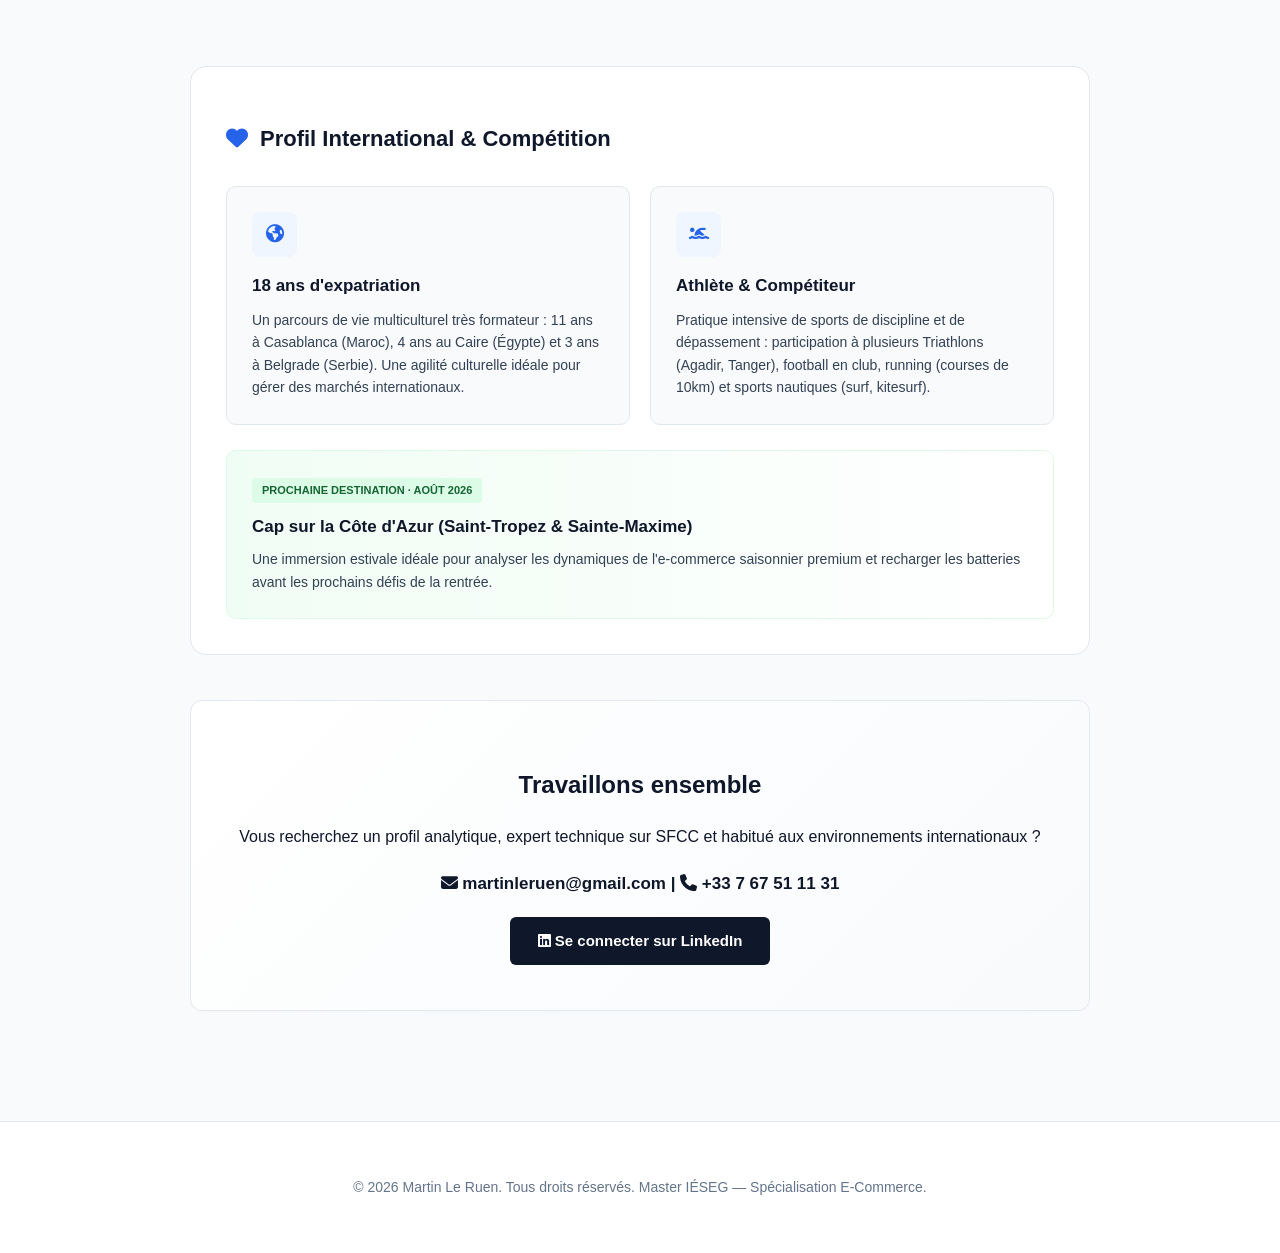
==== commit e14b7077: "Update index.html" ====
--- a/index.html
+++ b/index.html
@@ -30,7 +30,7 @@
     <div class="hero-container">
       <div class="hero-badge"><i class="fas fa-globe-europe"></i> International E-Commerce Specialist</div>
       <!-- TA PHOTO ICI -->
-    <img src="photo.jpg" alt="Martin Le Ruen" class="hero-avatar">
+   <img src="photo.jpg" alt="Martin Le Ruen" style="width: 140px; height: 140px; border-radius: 50%; object-fit: cover; border: 4px solid #FFFFFF; box-shadow: 0 10px 20px rgba(0,0,0,0.15); margin-bottom: 15px; display: inline-block;">
       <h1>Aligner l'excellence technique<br>avec la <span class="text-blue">performance business.</span></h1>
       <p class="hero-subtitle">
         Futur diplômé Master de l'IÉSEG School of Management. Fort de deux ans d'expérience e-commerce chez Lacoste et Zapa et expert Salesforce Commerce Cloud (SFCC), je conçois des parcours clients fluides, optimisés et résolument tournés vers la conversion.
--- a/style.css
+++ b/style.css
@@ -80,6 +80,16 @@
   padding: 100px 20px;
   text-align: center;
   border-bottom: 1px solid var(--border-color);
+}
+
+.hero-avatar {
+  width: 95px;  /* Ajuste cette valeur si tu la veux encore plus petite */
+  height: 95px; /* Garde la même valeur que le width pour que ça reste bien rond */
+  border-radius: 50%; 
+  object-fit: cover;  
+  border: 3px solid #FFFFFF; /* Une bordure blanche un poil plus fine */
+  box-shadow: 0 8px 12px -3px rgba(15, 23, 42, 0.06); 
+  margin-bottom: 15px; /* Un espace un peu plus réduit en dessous */
 }
 
 .hero-container {
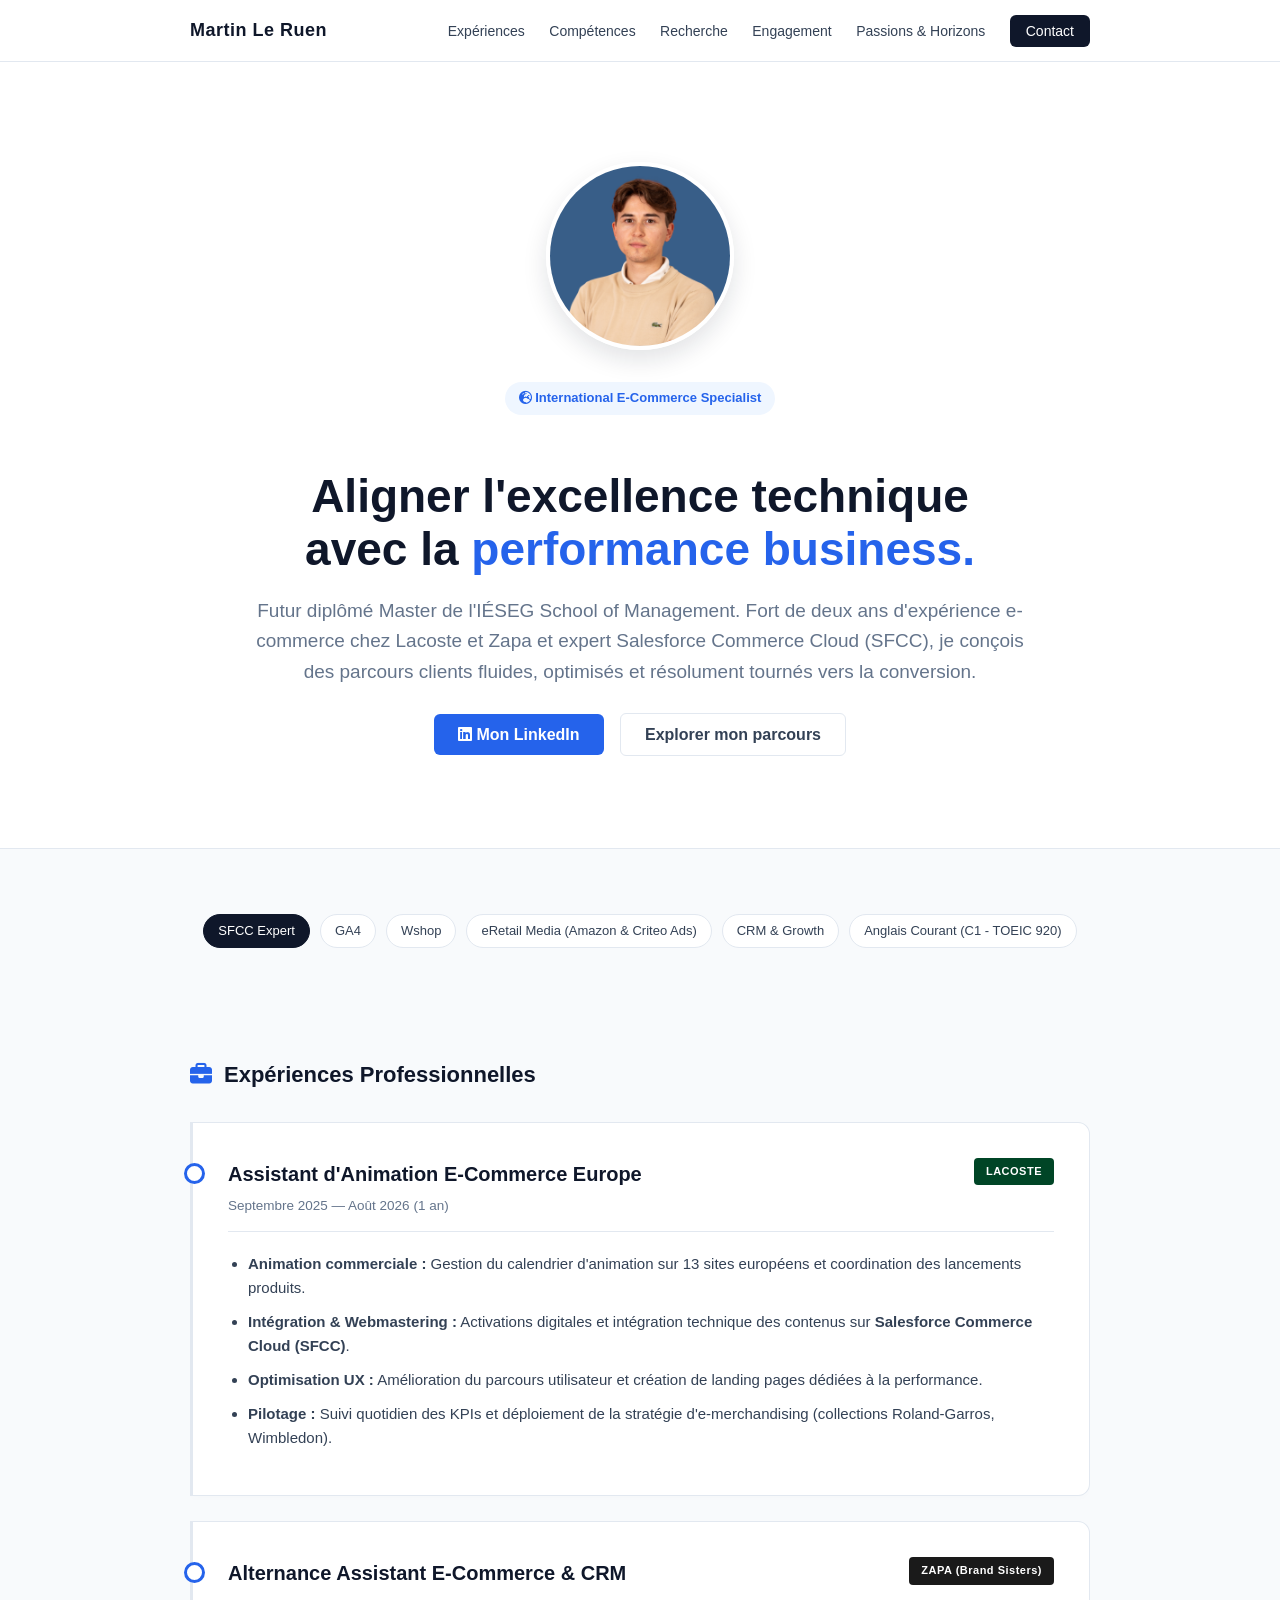
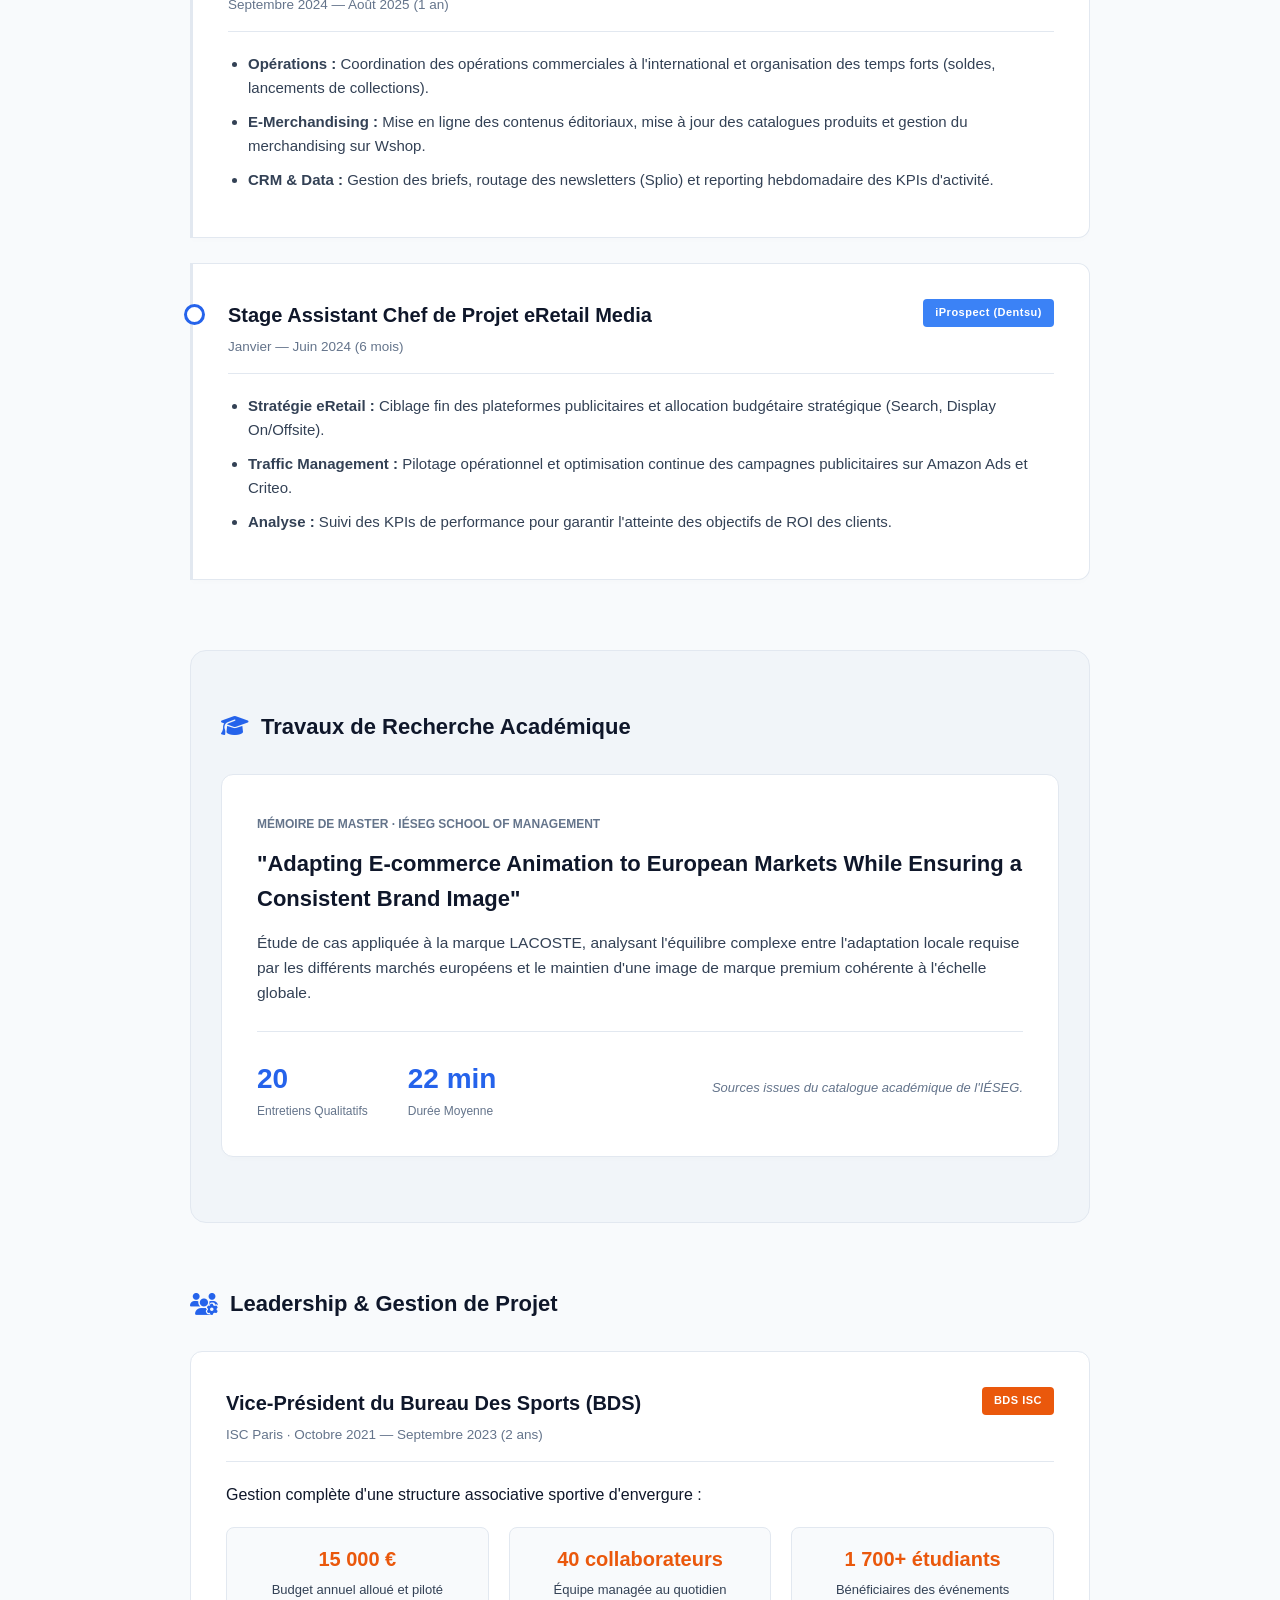
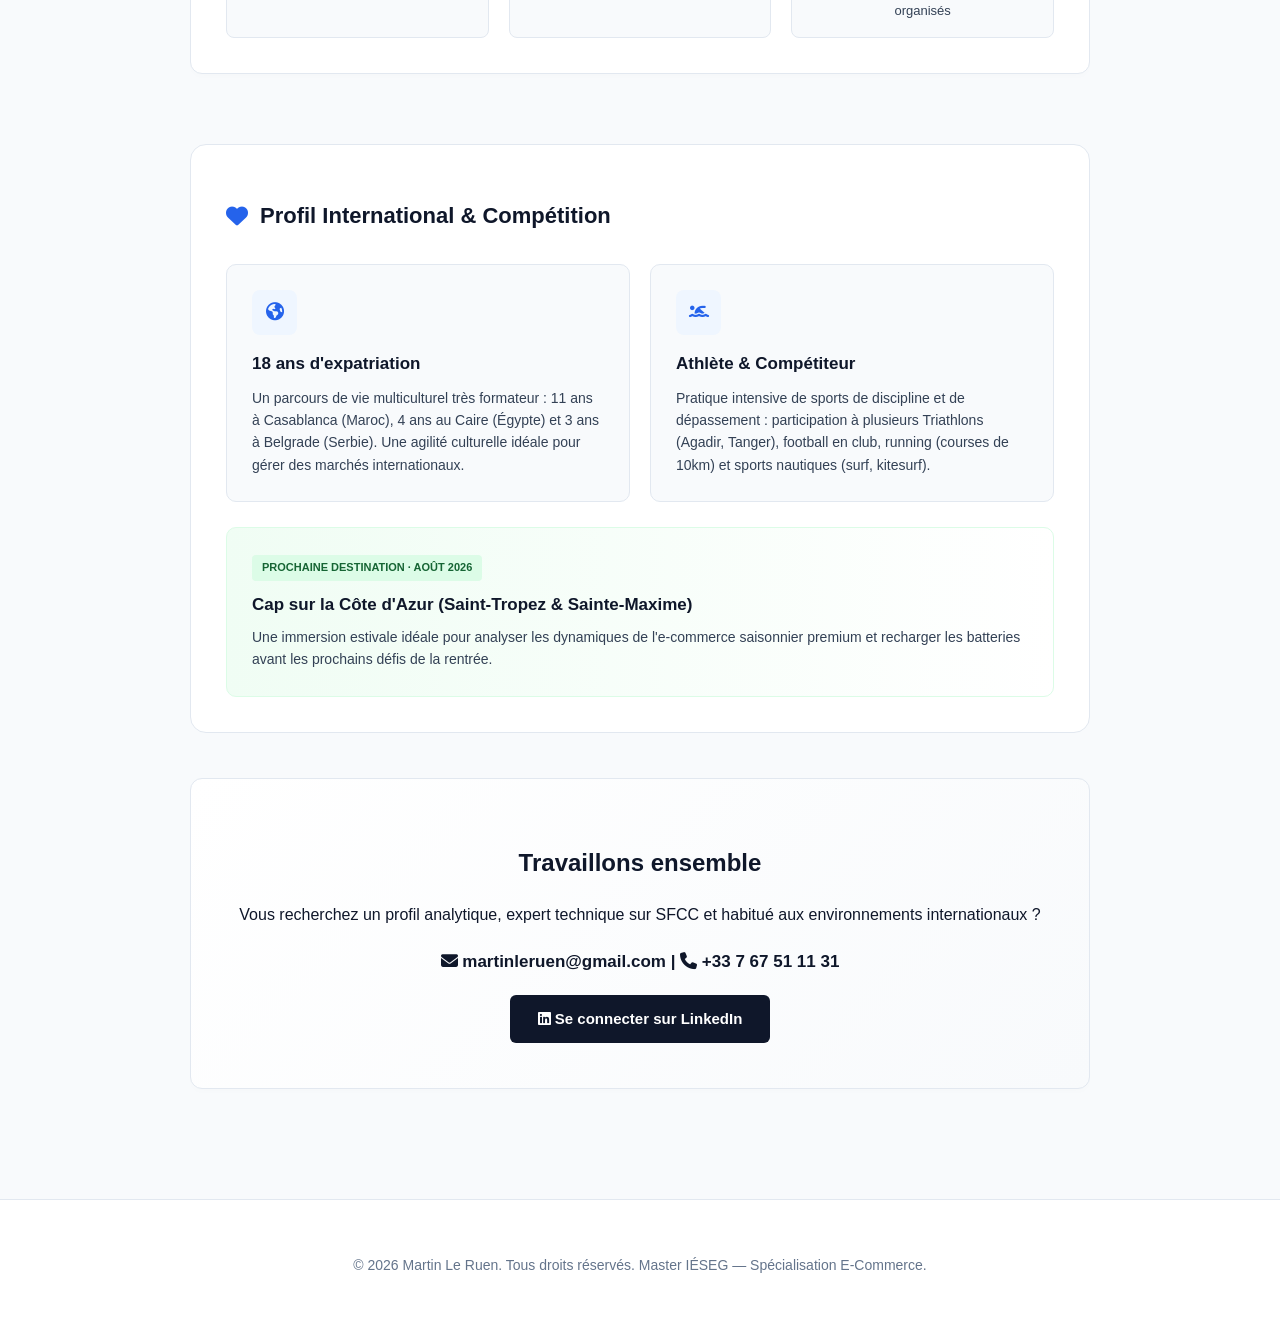
==== commit 03440890: "Update index.html" ====
--- a/index.html
+++ b/index.html
@@ -28,9 +28,13 @@
   <!-- Hero Section -->
   <header class="hero">
     <div class="hero-container">
+      
+      <!-- Bloc Photo parfaitement centré et à la bonne taille -->
+      <div style="text-align: center; margin-bottom: 25px;">
+        <img src="photo.jpg" alt="Martin Le Ruen" style="width: 180px; height: 180px; border-radius: 50%; object-fit: cover; border: 4px solid #FFFFFF; box-shadow: 0 10px 25px rgba(15, 23, 42, 0.12); display: inline-block;">
+      </div>
+
       <div class="hero-badge"><i class="fas fa-globe-europe"></i> International E-Commerce Specialist</div>
-      <!-- TA PHOTO ICI -->
-   <img src="photo.jpg" alt="Martin Le Ruen" style="width: 140px; height: 140px; border-radius: 50%; object-fit: cover; border: 4px solid #FFFFFF; box-shadow: 0 10px 20px rgba(0,0,0,0.15); margin-bottom: 15px; display: inline-block;">
       <h1>Aligner l'excellence technique<br>avec la <span class="text-blue">performance business.</span></h1>
       <p class="hero-subtitle">
         Futur diplômé Master de l'IÉSEG School of Management. Fort de deux ans d'expérience e-commerce chez Lacoste et Zapa et expert Salesforce Commerce Cloud (SFCC), je conçois des parcours clients fluides, optimisés et résolument tournés vers la conversion.
